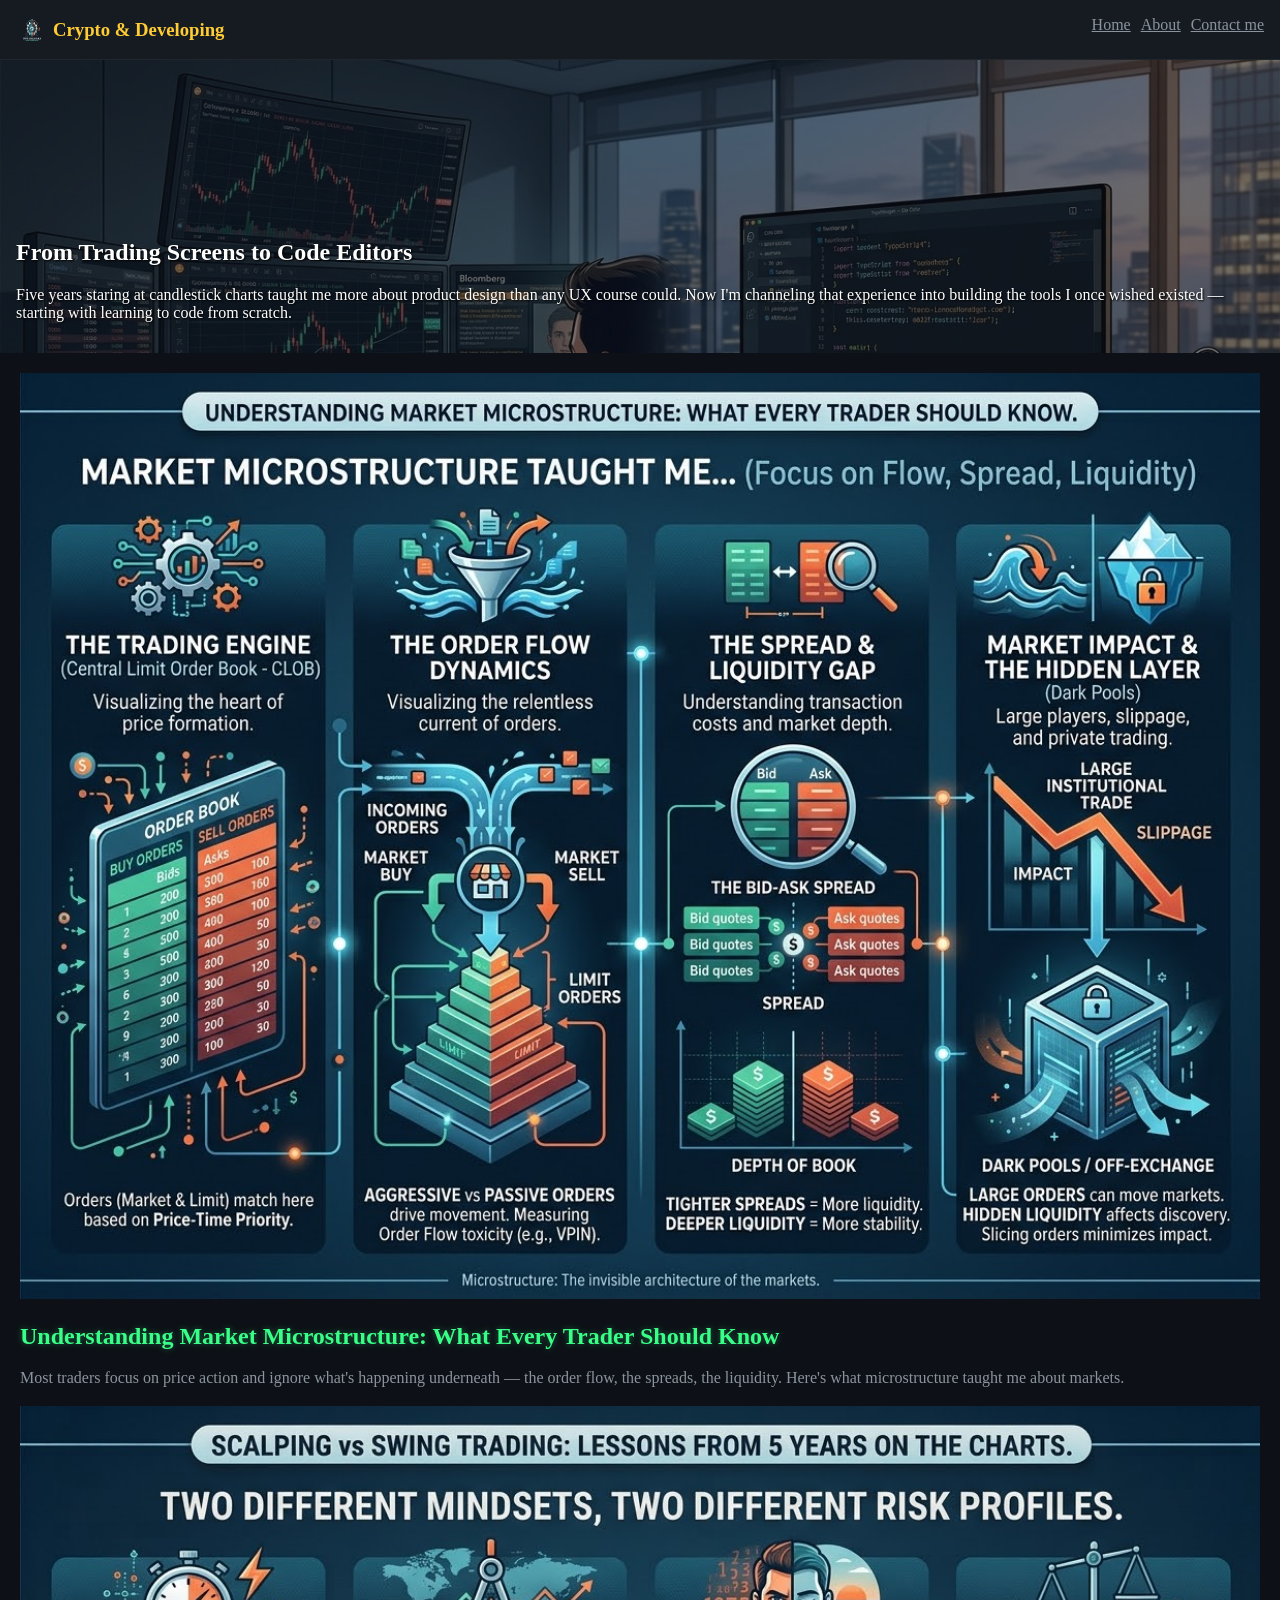
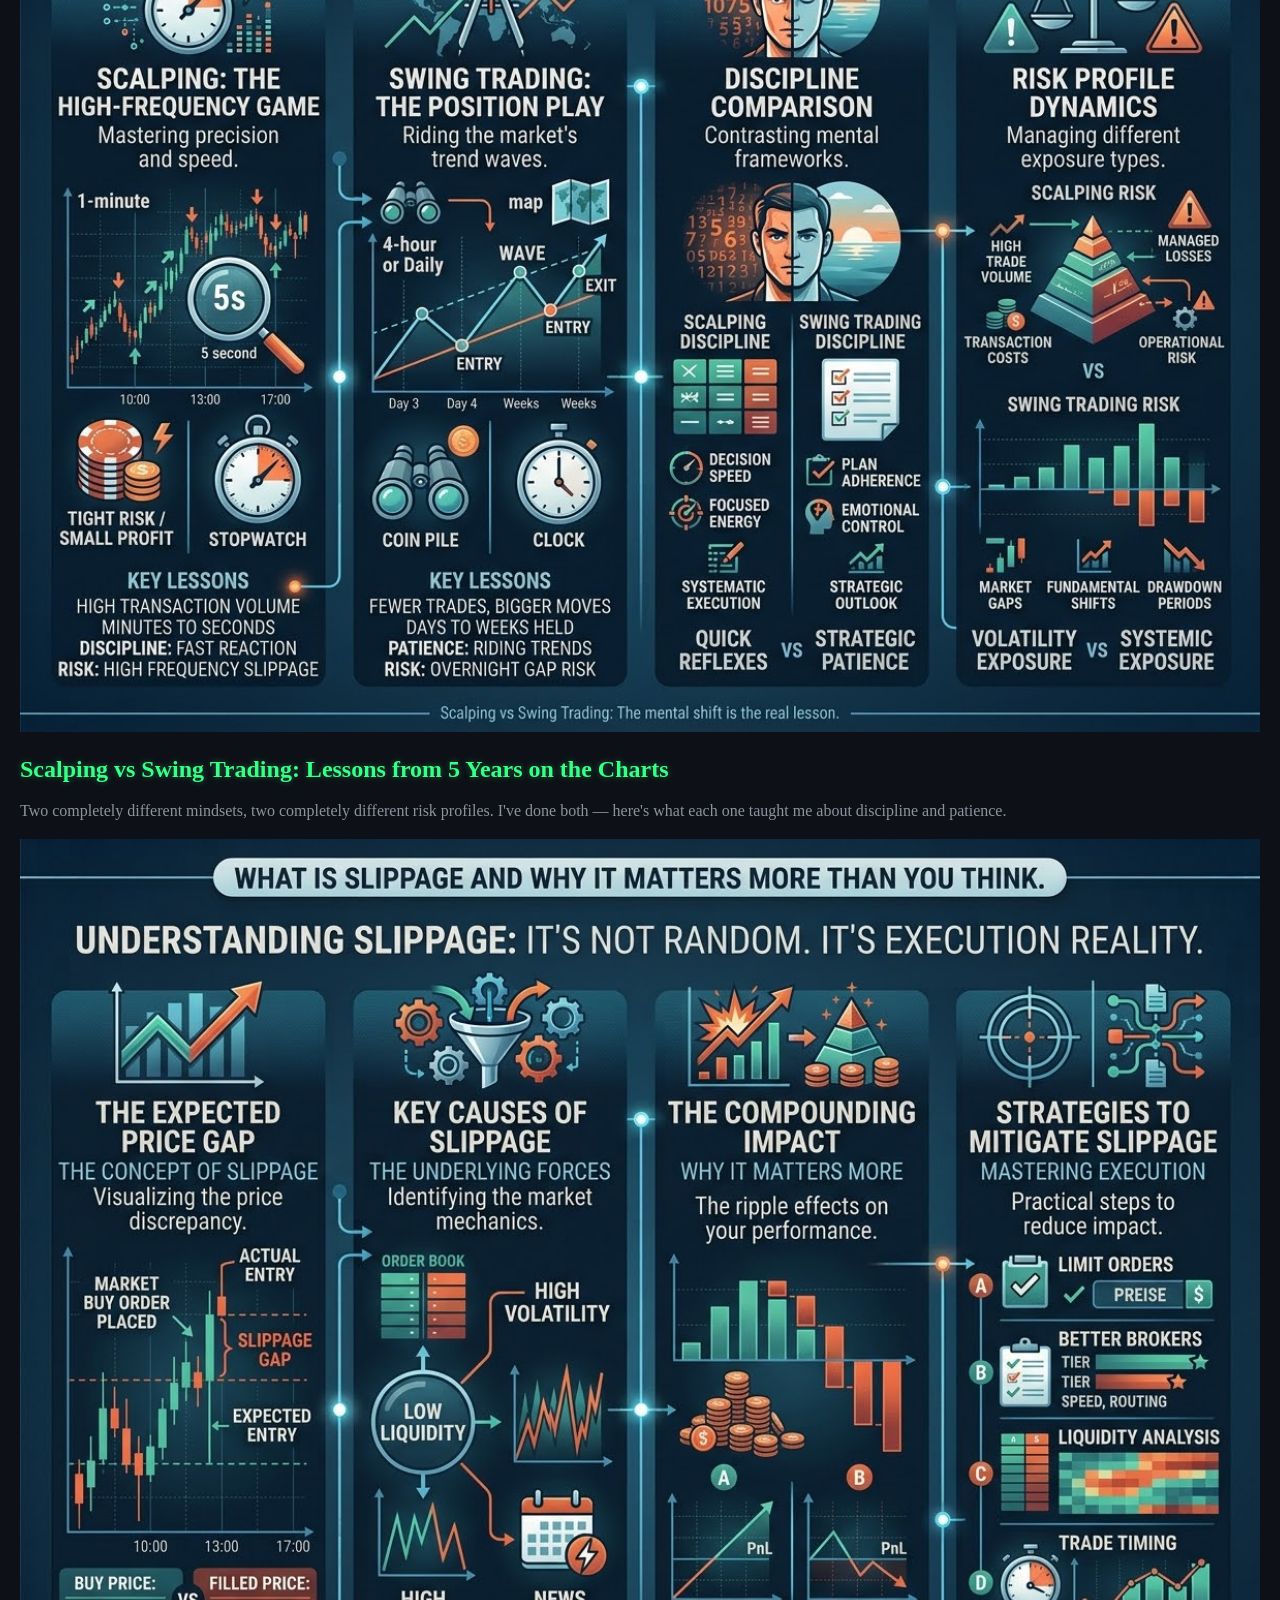
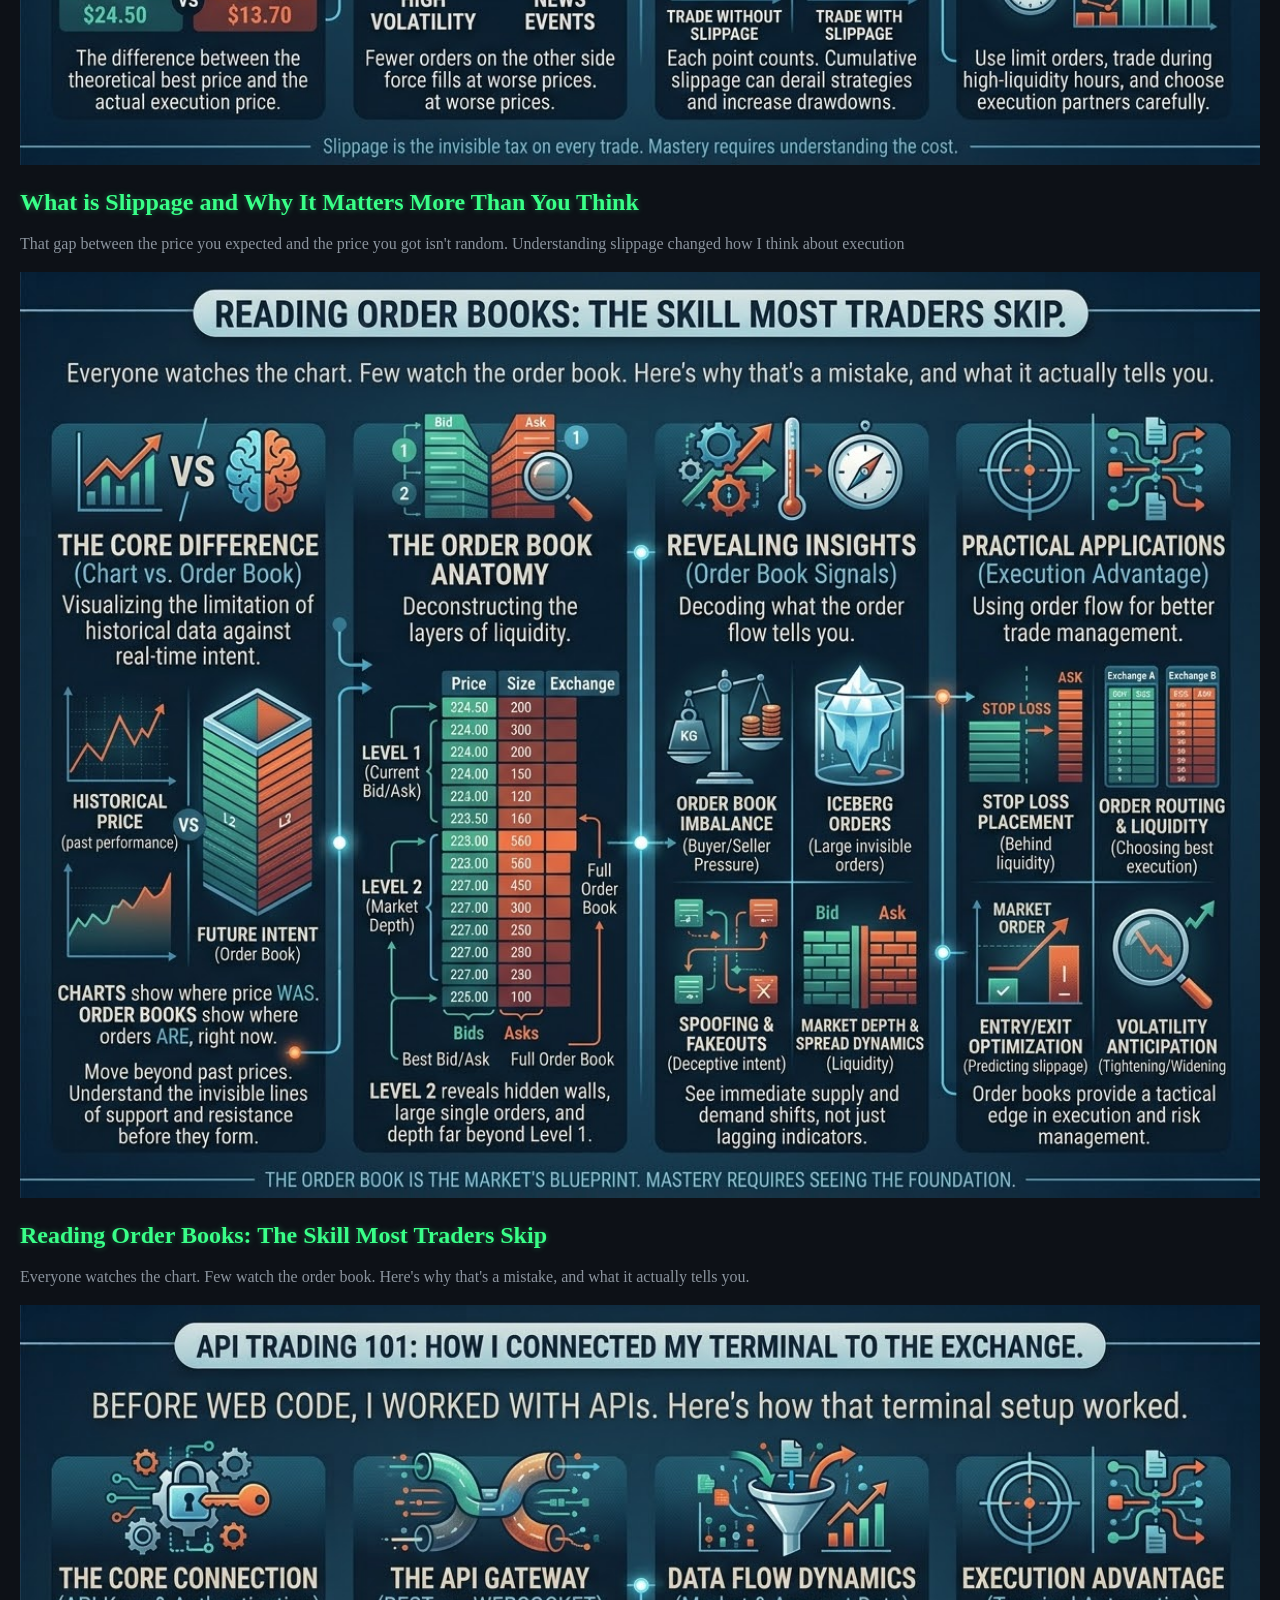
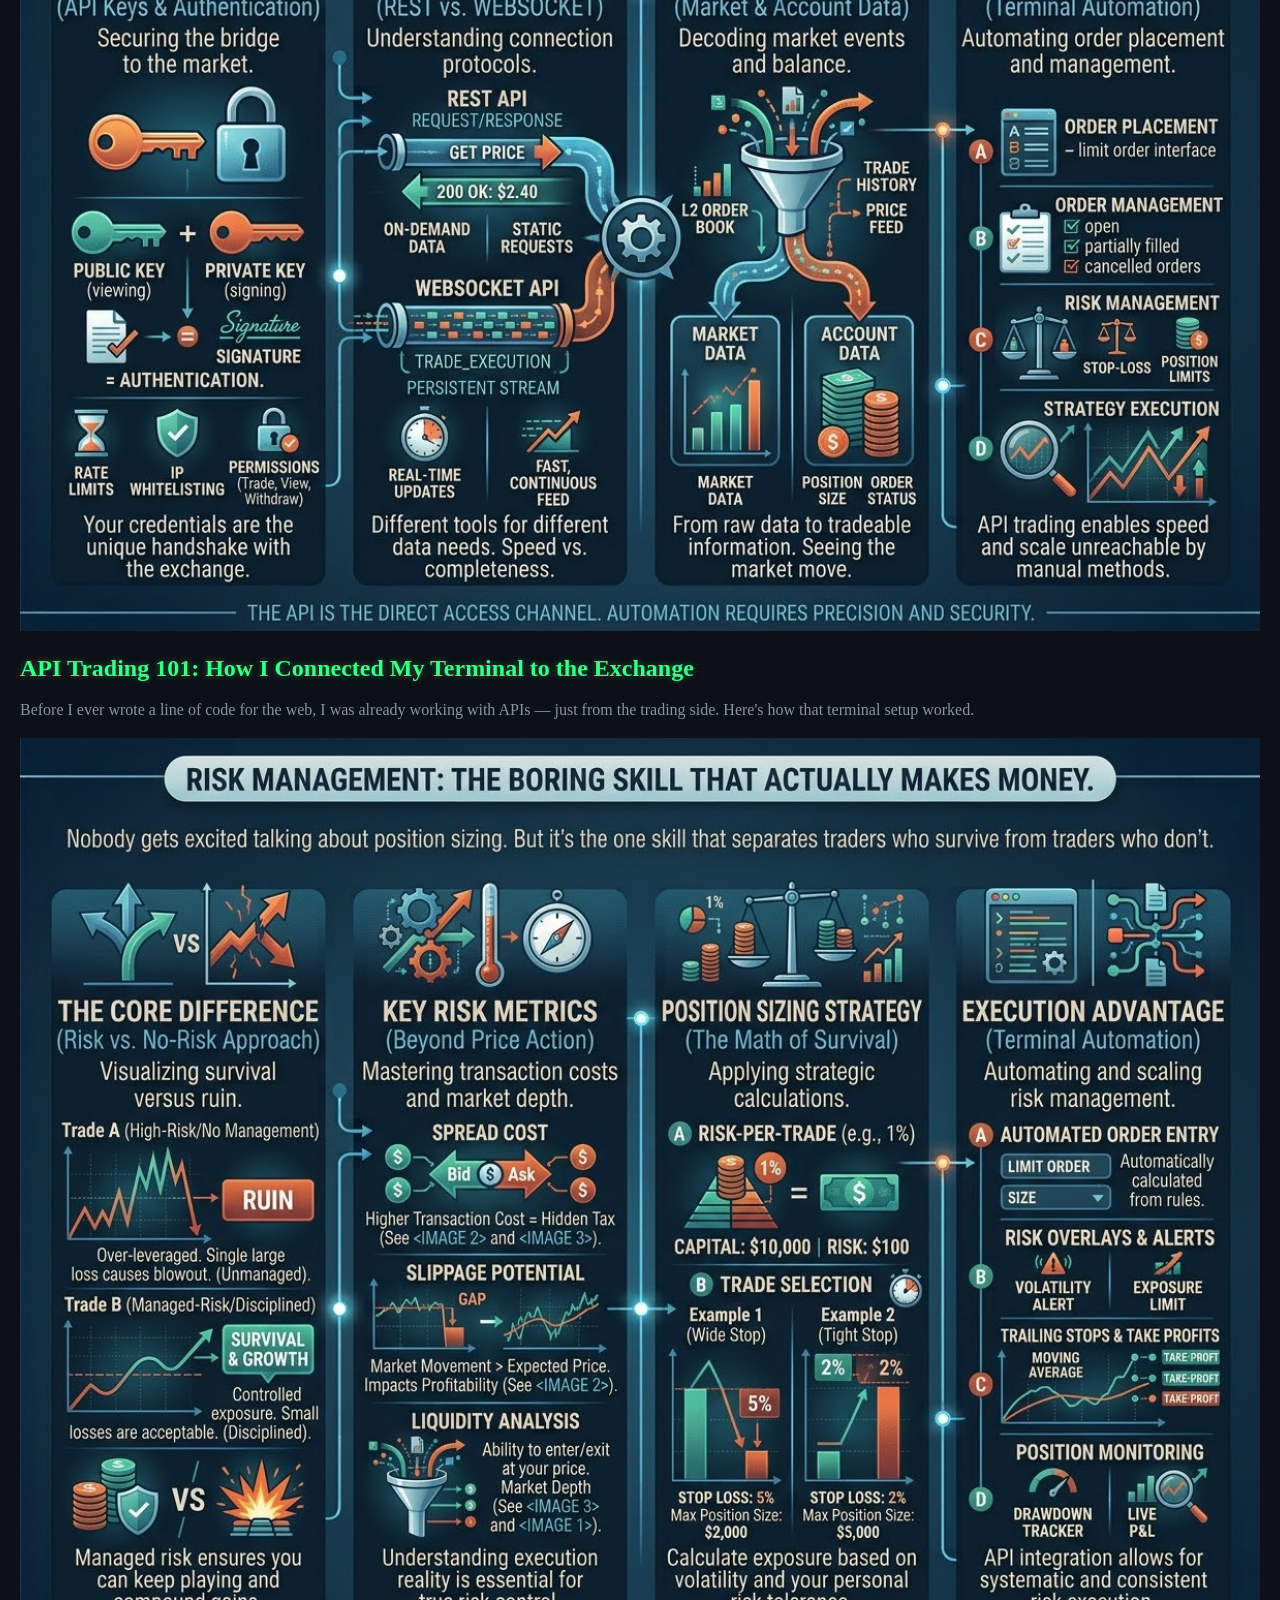
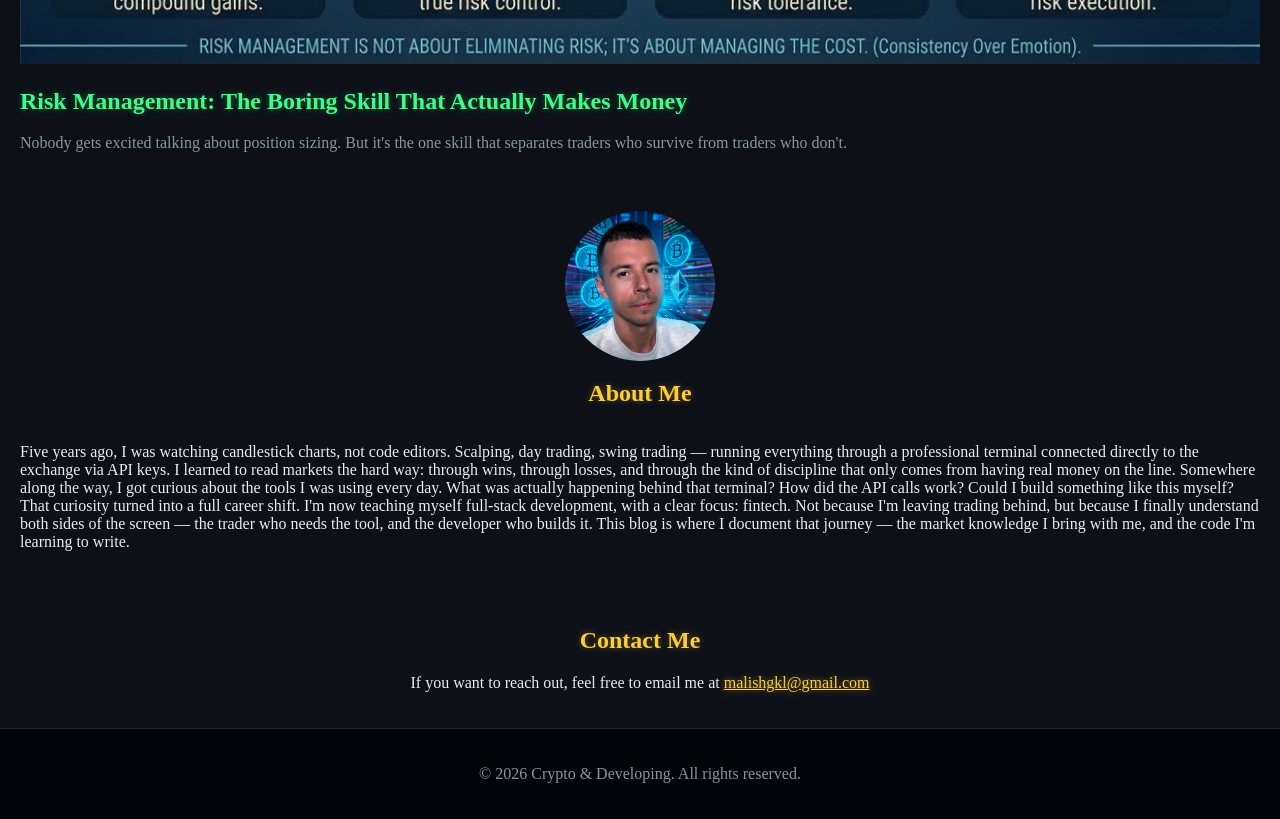
==== index.html @ 57cdef99 "change colors" ====
<!DOCTYPE html>
<html lang="en">
<head>
    <meta charset="UTF-8">
    <meta name="viewport" content="width=device-width, initial-scale=1.0">
    <title>Crypto & Developing</title>
    <link rel="stylesheet" href="style.css">
</head>
<body>
    <nav class="navbar">
        <div class="nav-logo">
            <img class="logo-img" src="images/logo.png" alt="Logo">
            <h3 class="logo-text">Crypto & Developing</h3>
        </div>
        <div class="nav-section">
            <ul>
                <li><a href="#home">Home</a></li>
                <li><a href="#about">About</a></li>
                <li><a href="#contact">Contact me</a></li>
            </ul>
        </div>
    </nav>
    <header class="header-container">
        <article class="header-article">
            <div class="header-content">
                <h1>From Trading Screens to Code Editors</h1>
                <p>Five years staring at candlestick charts taught me more about product design than any UX course could. 
                    Now I'm channeling that experience into building the tools I once wished existed —
                    starting with learning to code from scratch. </p>
            </div>
        </article>
    </header>
    <main class="articles-grid">
        <section>
            <article  class="blog-article">
                <img src="images/microstructure.png" alt="Article Image about crypto and developing">
                <h3>Understanding Market Microstructure: What Every Trader Should Know</h3>
                <p>Most traders focus on price action and ignore what's happening underneath — the order flow,
                     the spreads, the liquidity. Here's what microstructure taught me about markets.</p>
            </article>
            <article class="blog-article">
                <img src="images/scalping-vs-swing.png" alt="scalping vs swing trading">
                <h3>Scalping vs Swing Trading: Lessons from 5 Years on the Charts</h3>
                <p>Two completely different mindsets, two completely different risk profiles. 
                    I've done both — here's what each one taught me about discipline and patience.</p>
            </article>
            <article class="blog-article">
                <img src="images/slippage.png" alt="Slippage Image about crypto explaining slippage">
                <h3>What is Slippage and Why It Matters More Than You Think</h3>
                <p>That gap between the price you expected and the price you got isn't random. 
                    Understanding slippage changed how I think about execution</p>
            </article>
            <article class="blog-article">
                <img src="images/order-book.png" alt="Order Book Image,about crypto explaining order books">
                <h3>Reading Order Books: The Skill Most Traders Skip</h3>
                <p>Everyone watches the chart. Few watch the order book. 
                    Here's why that's a mistake, and what it actually tells you.</p>
            </article>
            <article class="blog-article">
                <img src="images/api.png" alt="API Image about crypto explaining API">
                <h3>API Trading 101: How I Connected My Terminal to the Exchange</h3>
                <p>Before I ever wrote a line of code for the web, I was already working with APIs — just from the trading side. 
                    Here's how that terminal setup worked.</p>
            </article>
            <article class="blog-article">
                <img src="images/risk-management.png" alt="Risk Management Image about crypto explaining risk management">
                <h3>Risk Management: The Boring Skill That Actually Makes Money</h3>
                <p>Nobody gets excited talking about position sizing. 
                    But it's the one skill that separates traders who survive from traders who don't.</p>
            </article>
        </section>      
    </main>
    <article class="about-me" id="about">
        <img src="images/myphoto.jpeg" alt="My Photo">
        <h2>About Me</h2>
        <p>
            Five years ago, I was watching candlestick charts, not code editors. Scalping, day trading, swing trading — running everything through a professional terminal connected directly to the exchange via API keys.
            I learned to read markets the hard way: through wins, through losses, and through the kind of discipline that only comes from having real money on the line.
            Somewhere along the way, I got curious about the tools I was using every day. What was actually happening behind that terminal? How did the API calls work? Could I build something like this myself?
            That curiosity turned into a full career shift. I'm now teaching myself full-stack development, with a clear focus: fintech. Not because I'm leaving trading behind, but because I finally understand both sides of the screen — the trader who needs the tool, and the developer who builds it.
            This blog is where I document that journey — the market knowledge I bring with me, and the code I'm learning to write.
        </p>
    </article>
    <section class="contact-me" id="contact">
        <h2>Contact Me</h2>
        <p>If you want to reach out, feel free to email me at <a href="mailto:malishgkl@gmail.com">malishgkl@gmail.com</a></p>
    </section>
</body>
<footer>
    <p>&copy; 2026 Crypto & Developing. All rights reserved.</p>
</footer>
</body>
</html>
---- style.css ----
:root {
    --bg-primary: #0d1117;
    --bg-surface: #161b22;
    --bg-footer: #010409;
    --border-subtle: #21262d;
    --text-primary: #e6edf3;
    --text-secondary: #8b949e;
    --accent-green: #39ff88;
    --accent-gold: #ffcc33;
    --accent-red: #ff4d4d;
}

body {
    margin: 0;
    background-color: var(--bg-primary);
    color: var(--text-primary);
}

a {
    color: var(--accent-gold);
    text-shadow: 0 0 6px rgba(255, 204, 51, 0.5);
}

a:hover {
    color: var(--accent-green);
    text-shadow: 0 0 8px rgba(57, 255, 136, 0.7);
}

main h3 {
    font-size: 1.5rem;
    margin-bottom: 0;
    color: var(--accent-green);
    text-shadow: 0 0 6px rgba(57, 255, 136, 0.35);
}

main p {
    font-size: 1rem;
    line-height: 1.5;
    color: var(--text-secondary);
}

.navbar {
    display: flex;
    justify-content: space-between;
    padding-left: 1em;
    padding-right: 1em;
    background-color: var(--bg-surface);
    border-bottom: 1px solid var(--border-subtle);
}

.logo-text {
    color: var(--accent-gold);
}

.nav-section li a {
    color: var(--text-secondary);
    text-shadow: none;
}

.nav-section li a:hover {
    color: var(--accent-green);
    text-shadow: 0 0 8px rgba(57, 255, 136, 0.7);
}

.nav-logo {
    display: flex;
    align-items: center;
    gap: 5px;
}

.nav-section  ul {
    display: flex;
    justify-content: space-between;
    gap: 10px;
}
.nav-section li {
    list-style: none;
    text-decoration: none;
}

.logo-img {
    width: 2rem;
    height: 2rem;
    border-radius: 50%;
}

.header-container {
    display: flex;
    flex-direction: column;
}

.header-article {
    background-image: url('images/header1.png');
    background-size: cover;
    color: white;
    min-height: 18.312rem;
    position: relative;
}

.header-content {
    position: absolute;
    bottom: 0;
    left: 0;
    padding: 1rem;
    text-shadow: 1px 1px 2px black;
}

.header-article::before {
    content: "";
    position: absolute;
    top: 0;
    left: 0;
    width: 100%;
    height: 100%;
    background-color: rgba(13, 17, 23, 0.55);
}

.header-content p {
    line-height: 1.1;
}

.articles-grid {
    display: grid;
    grid-template-columns: minmax(368px, 1fr);
    gap: 20px;
    padding: 20px;
}

.blog-article {
    display: flex;
    flex-direction: column;
}

.about-me {
    display: flex;
    flex-direction: column;
    align-items: center;
    text-align: center;
    padding: 20px;
}

.about-me img {
    width: 150px;
    height: 150px;
    border-radius: 50%;
}

.about-me {
    text-align: center;
}

.about-me p {
    text-align: left;
}

.about-me h2,
.contact-me h2 {
    color: var(--accent-gold);
    text-shadow: 0 0 6px rgba(255, 204, 51, 0.35);
}

.contact-me {
    text-align: center;
    padding: 20px;
}

footer {
    text-align: center;
    padding: 20px;
    background-color: var(--bg-footer);
    color: var(--text-secondary);
    border-top: 1px solid var(--border-subtle);
}
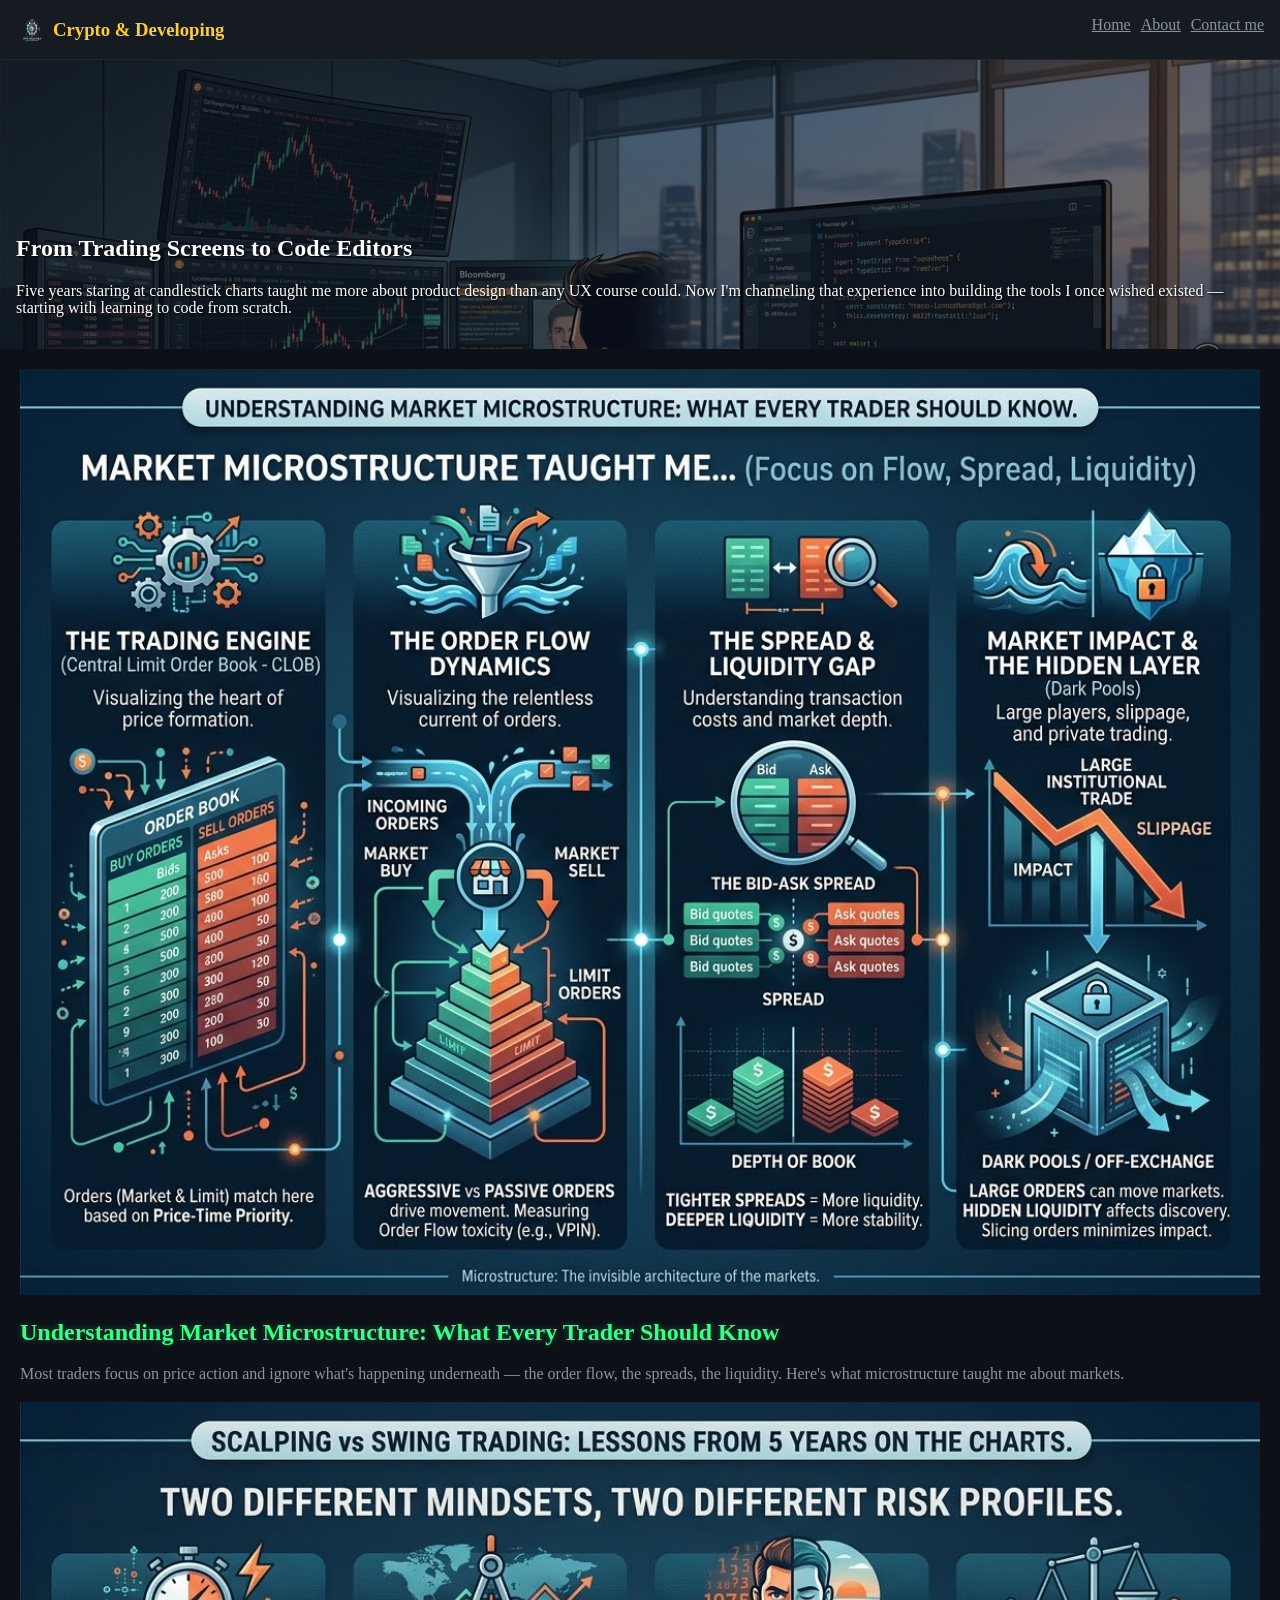
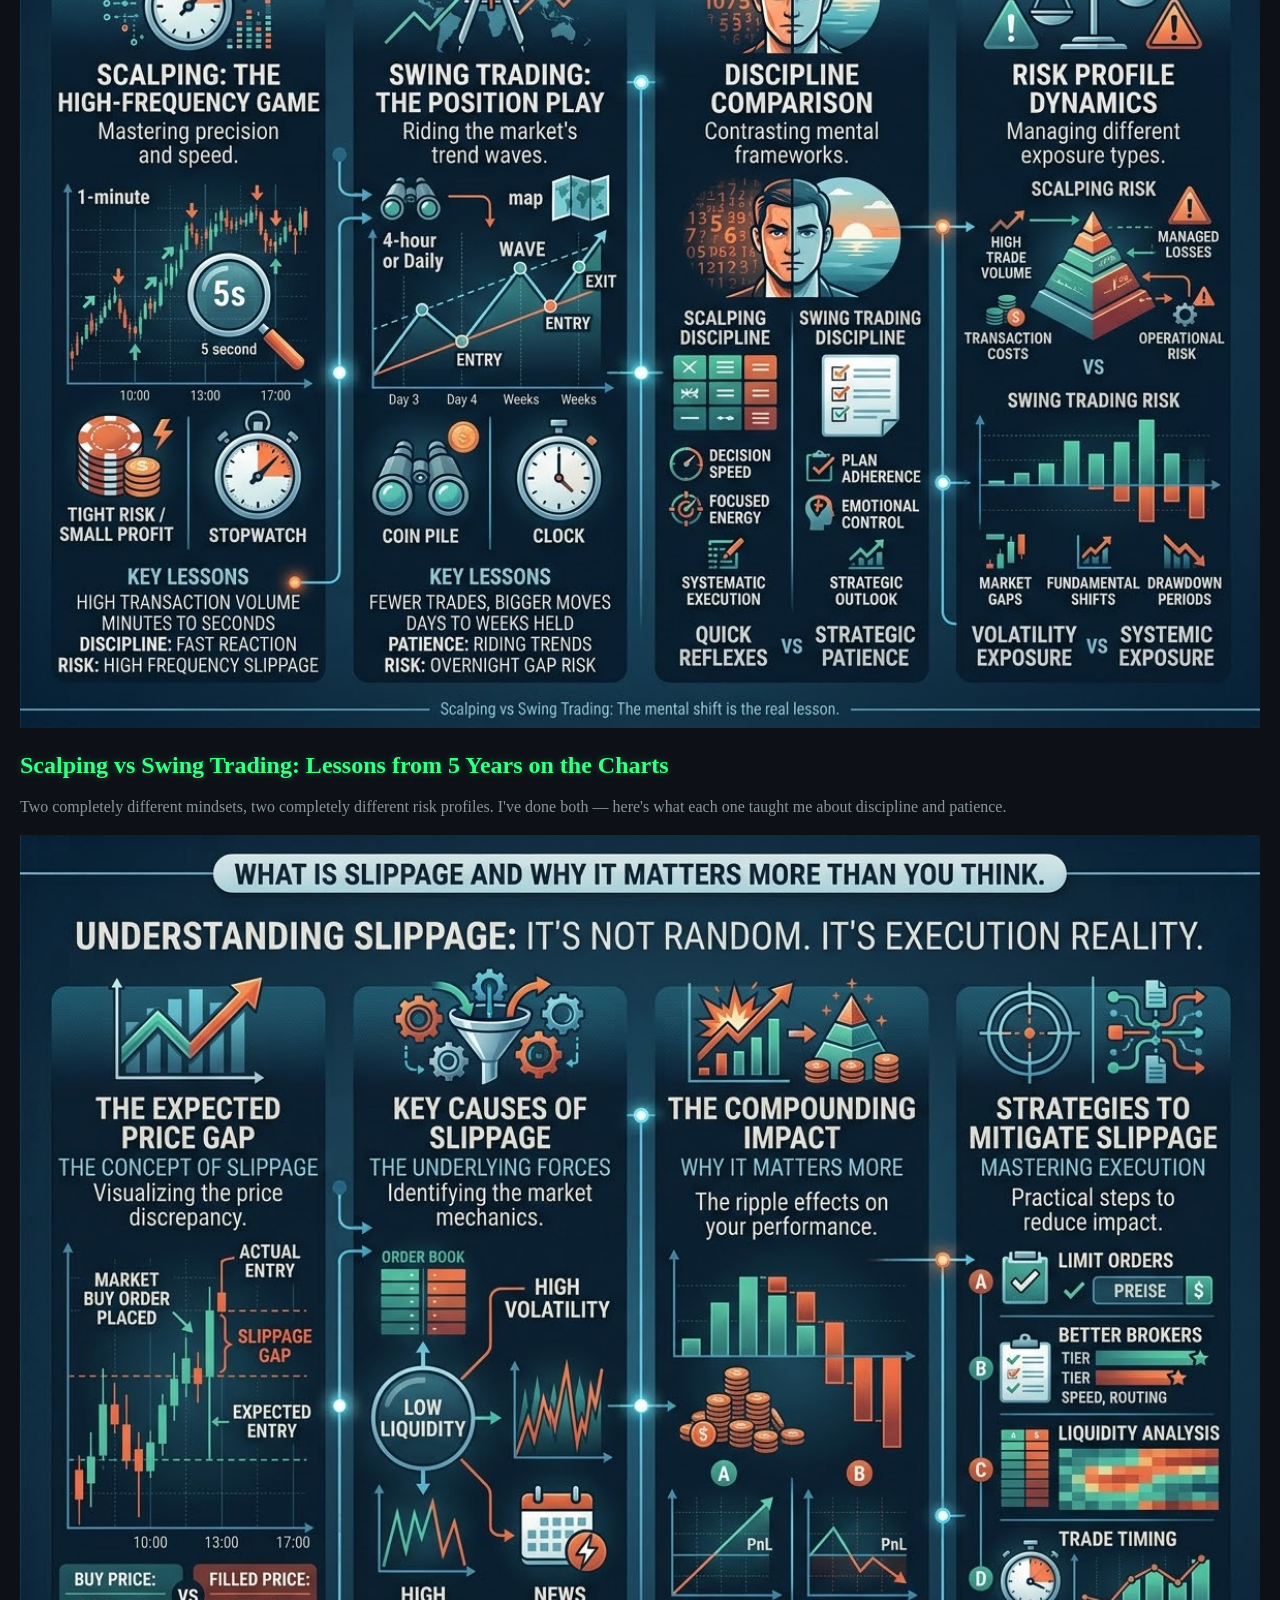
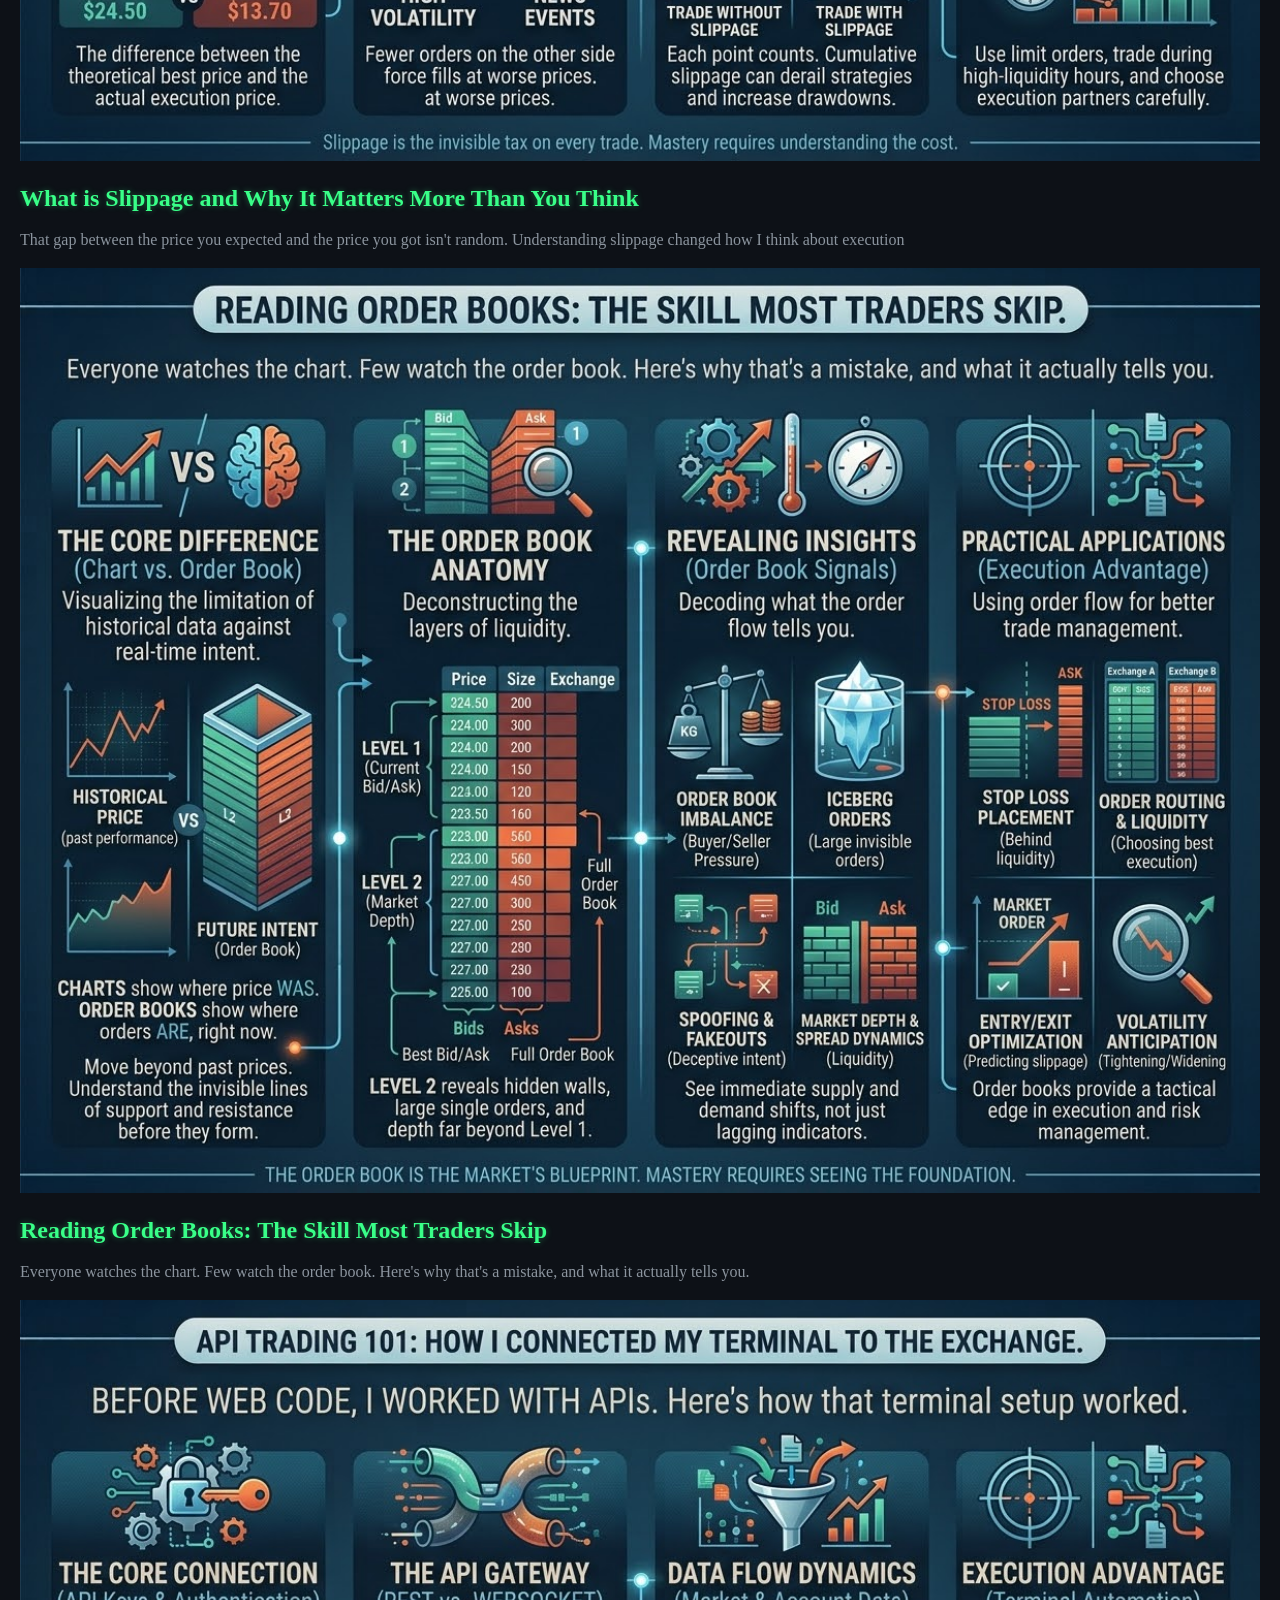
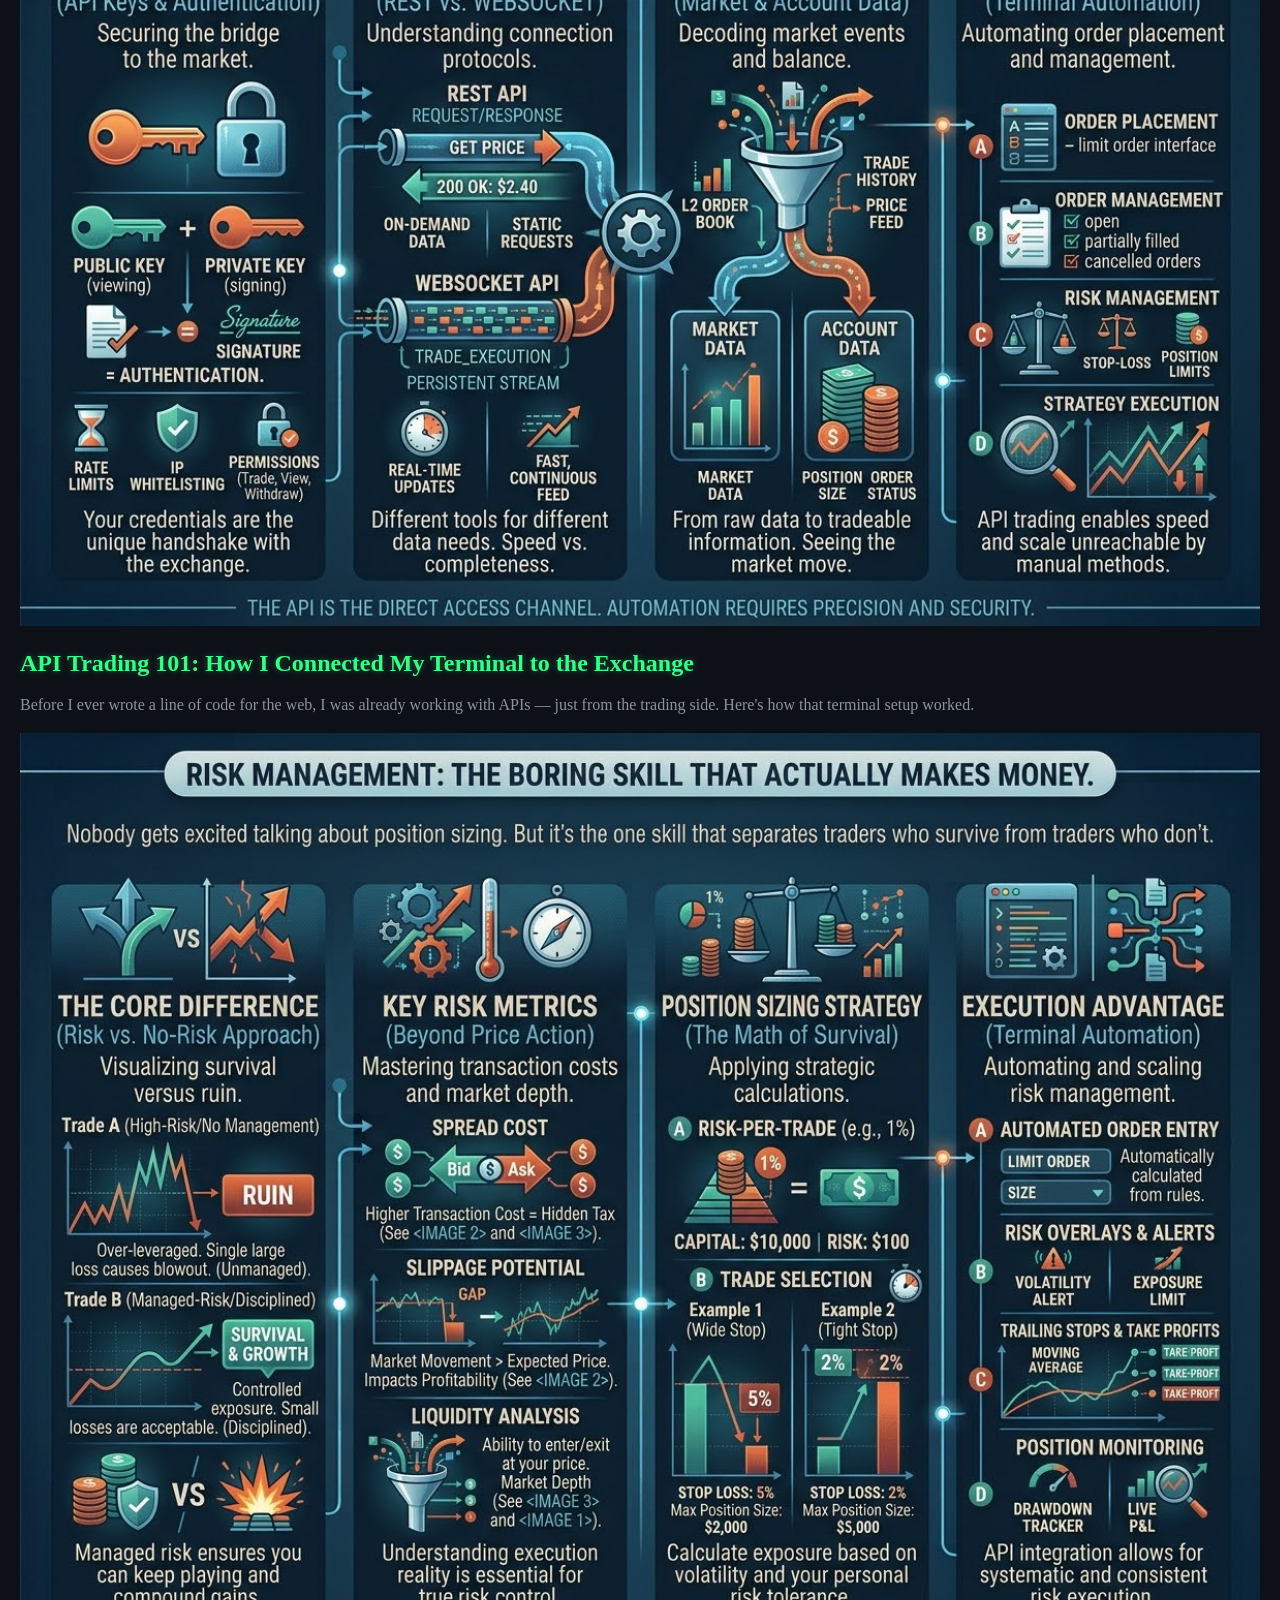
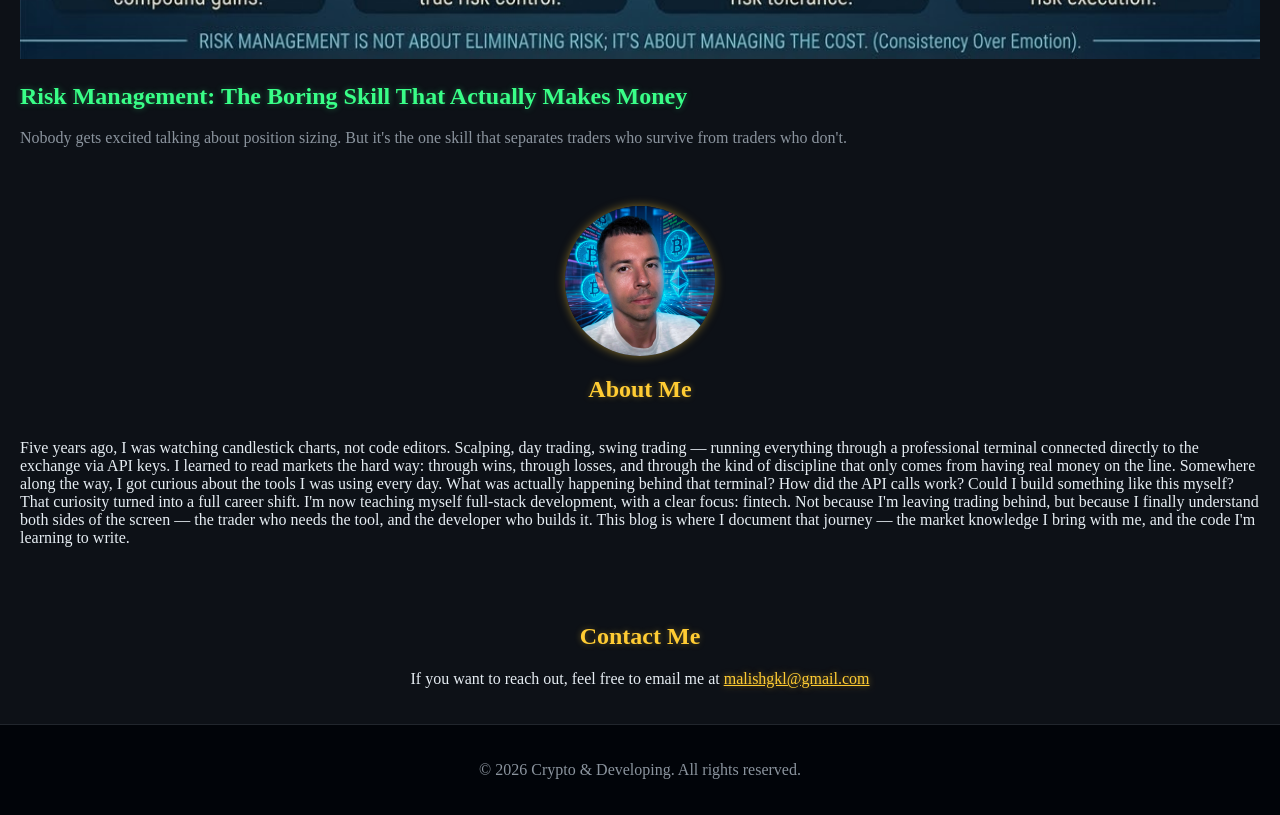
==== commit 94d24bca: "add id to elements made navbar in fixed position" ====
--- a/index.html
+++ b/index.html
@@ -20,7 +20,7 @@
             </ul>
         </div>
     </nav>
-    <header class="header-container">
+    <header class="header-container" id="home">
         <article class="header-article">
             <div class="header-content">
                 <h1>From Trading Screens to Code Editors</h1>
--- a/style.css
+++ b/style.css
@@ -40,6 +40,11 @@
 }
 
 .navbar {
+    position: fixed;
+    z-index: 1;
+    top: 0;
+    left: 0;
+    right: 0;
     display: flex;
     justify-content: space-between;
     padding-left: 1em;
@@ -87,6 +92,7 @@
 .header-container {
     display: flex;
     flex-direction: column;
+    margin-top: 3.5rem;
 }
 
 .header-article {
@@ -143,6 +149,7 @@
     width: 150px;
     height: 150px;
     border-radius: 50%;
+    box-shadow: 0 0 10px rgba(255, 204, 51, 0.5);
 }
 
 .about-me {
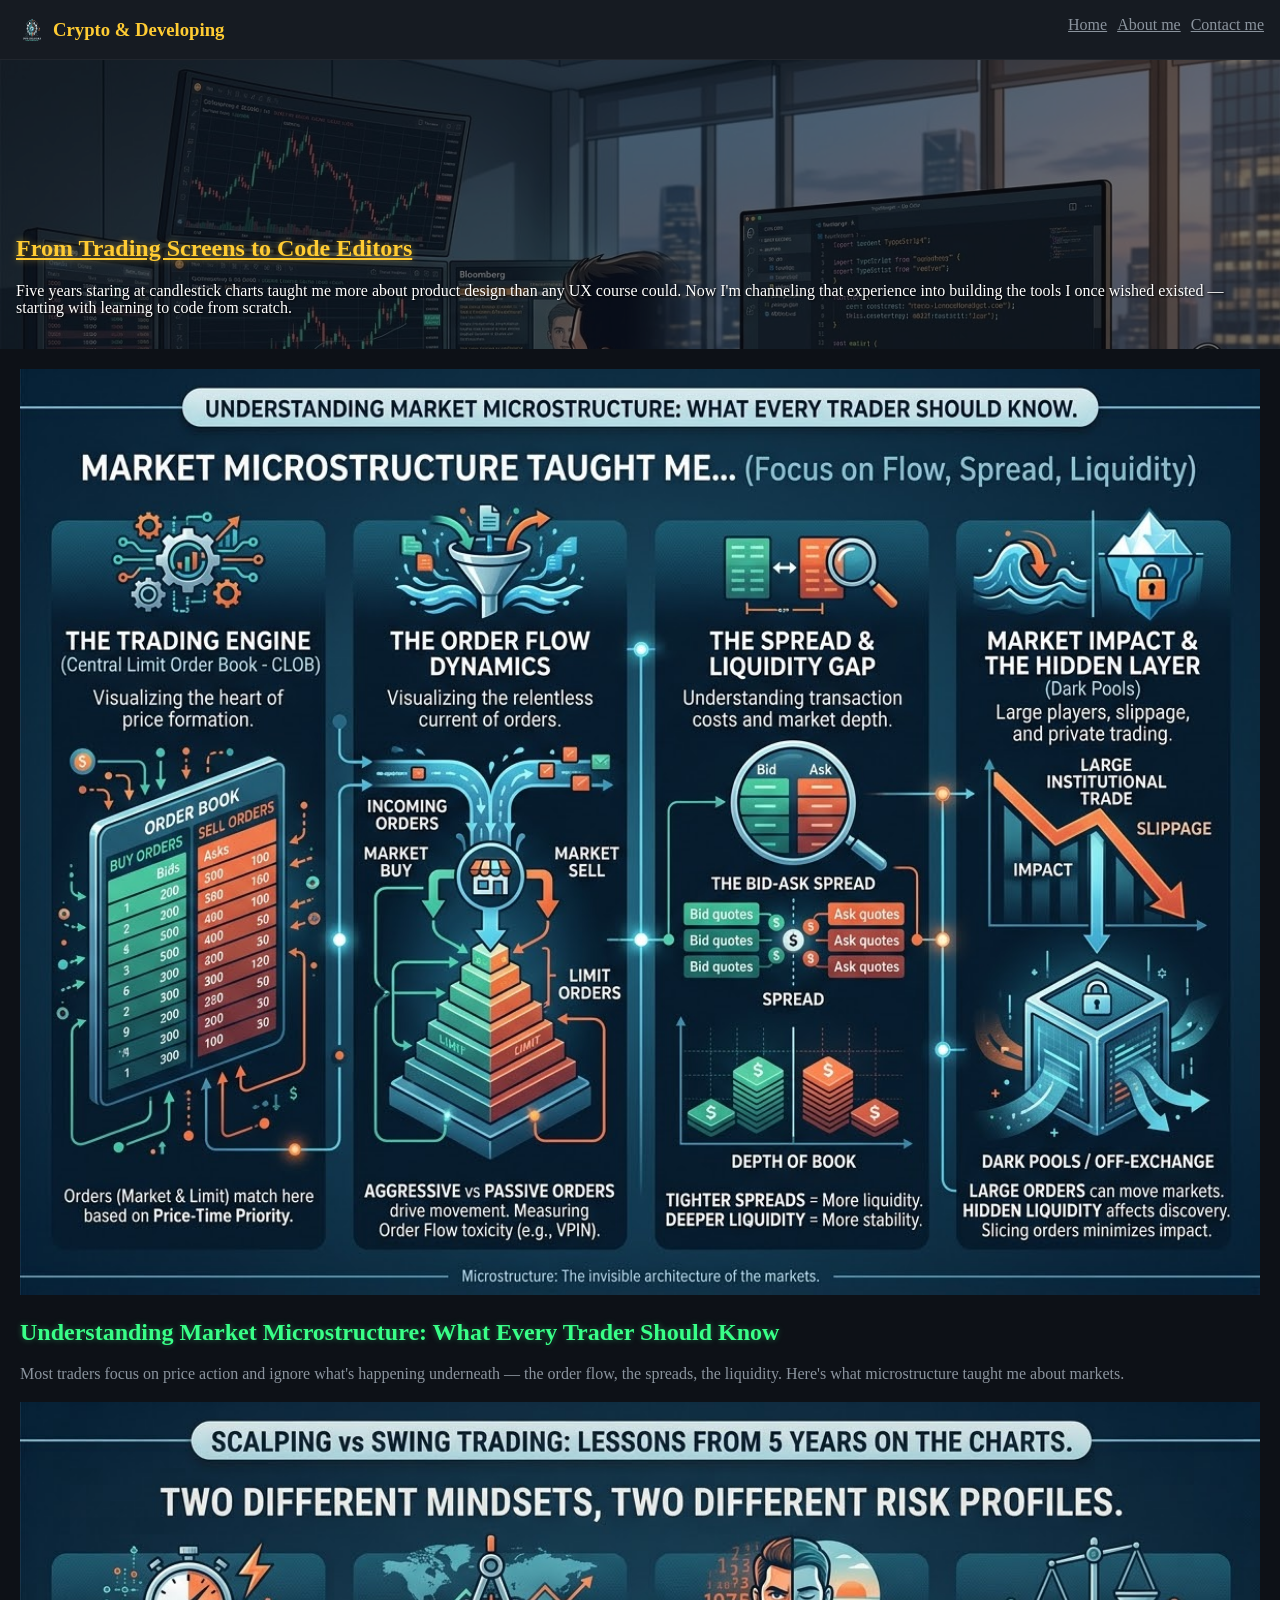
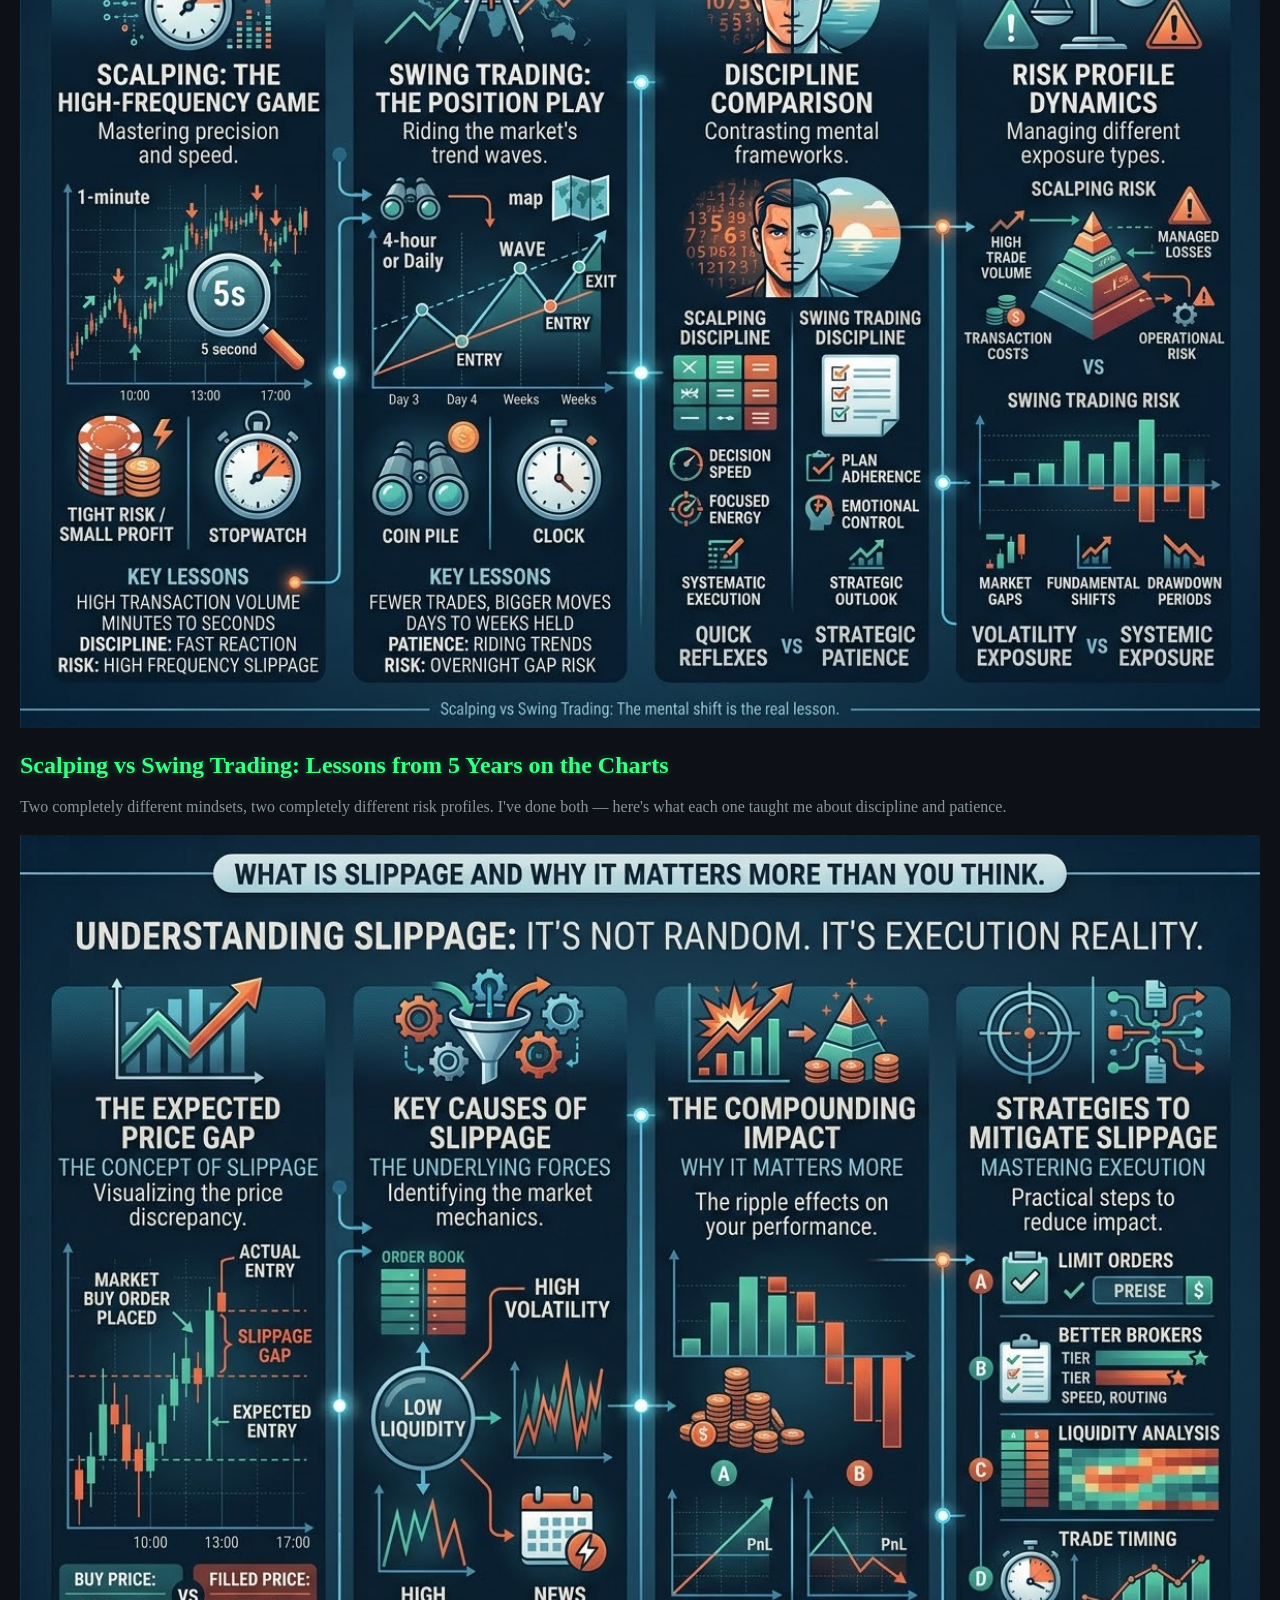
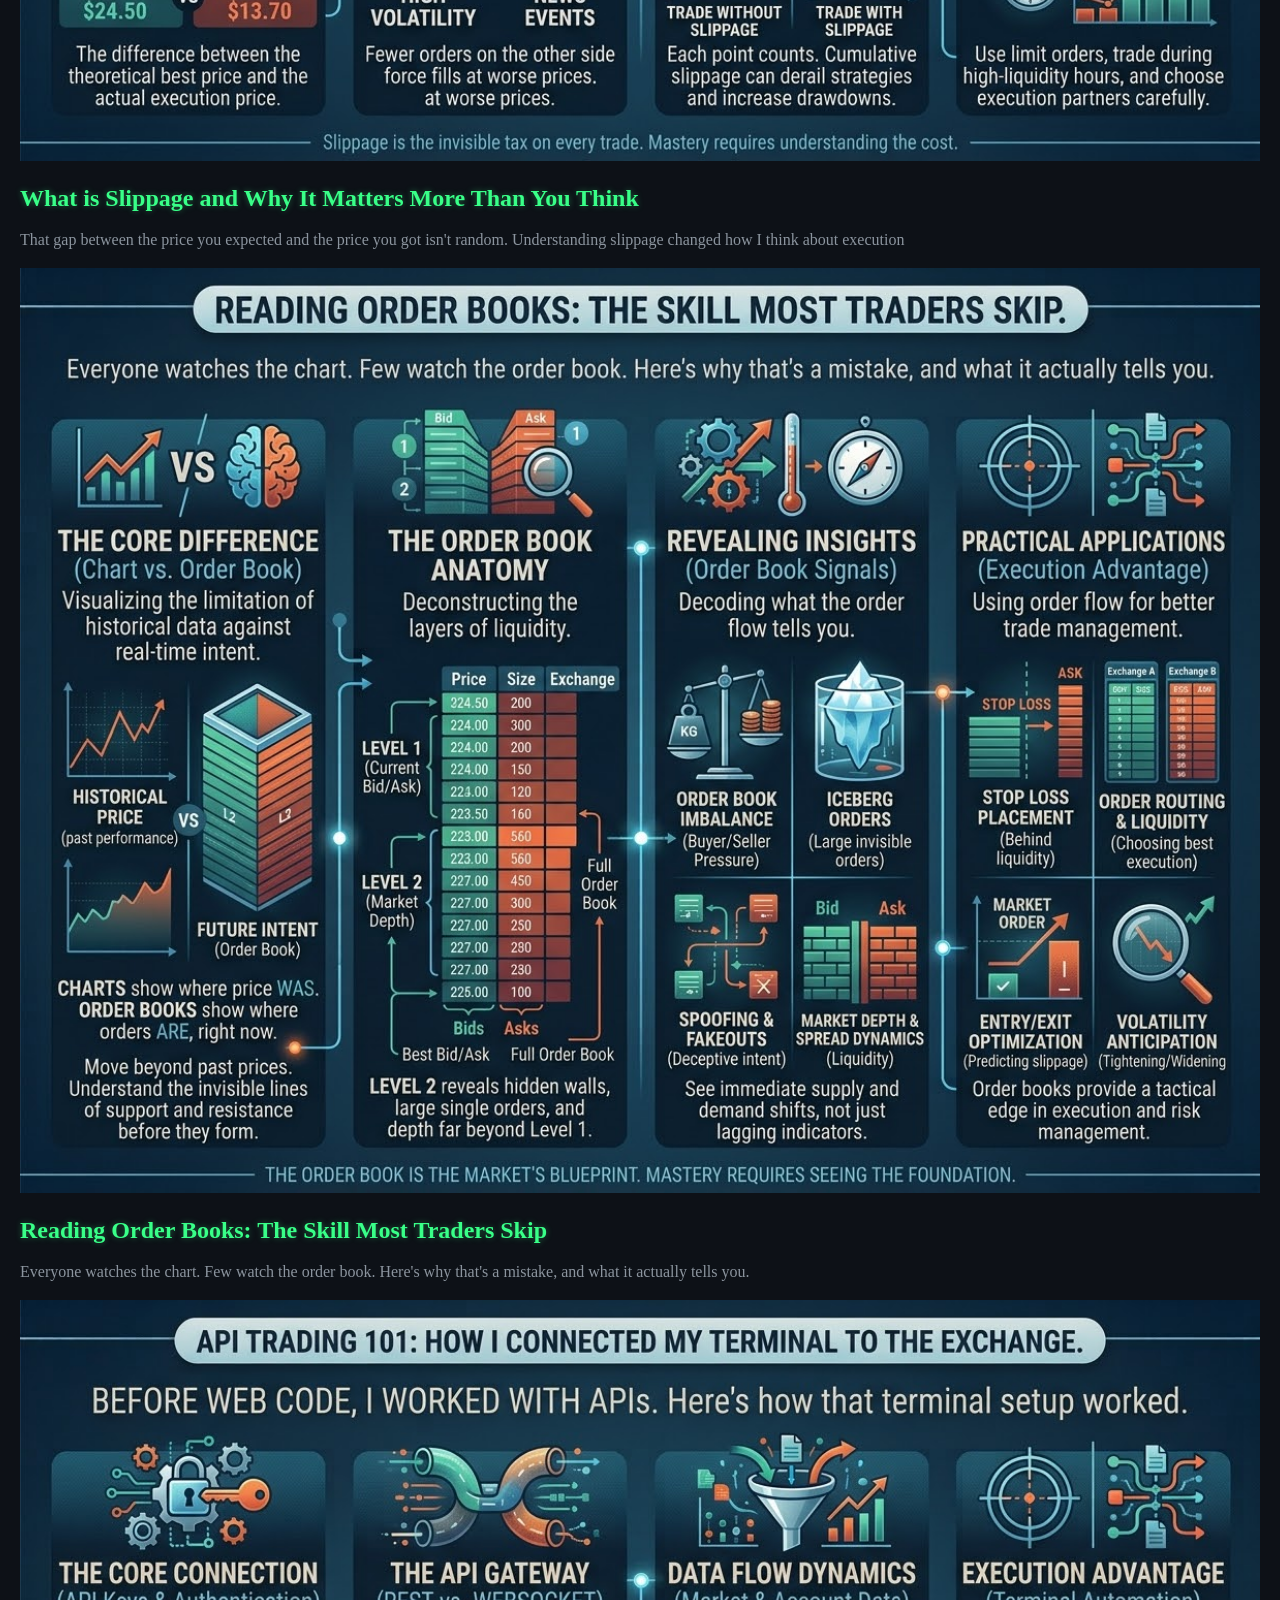
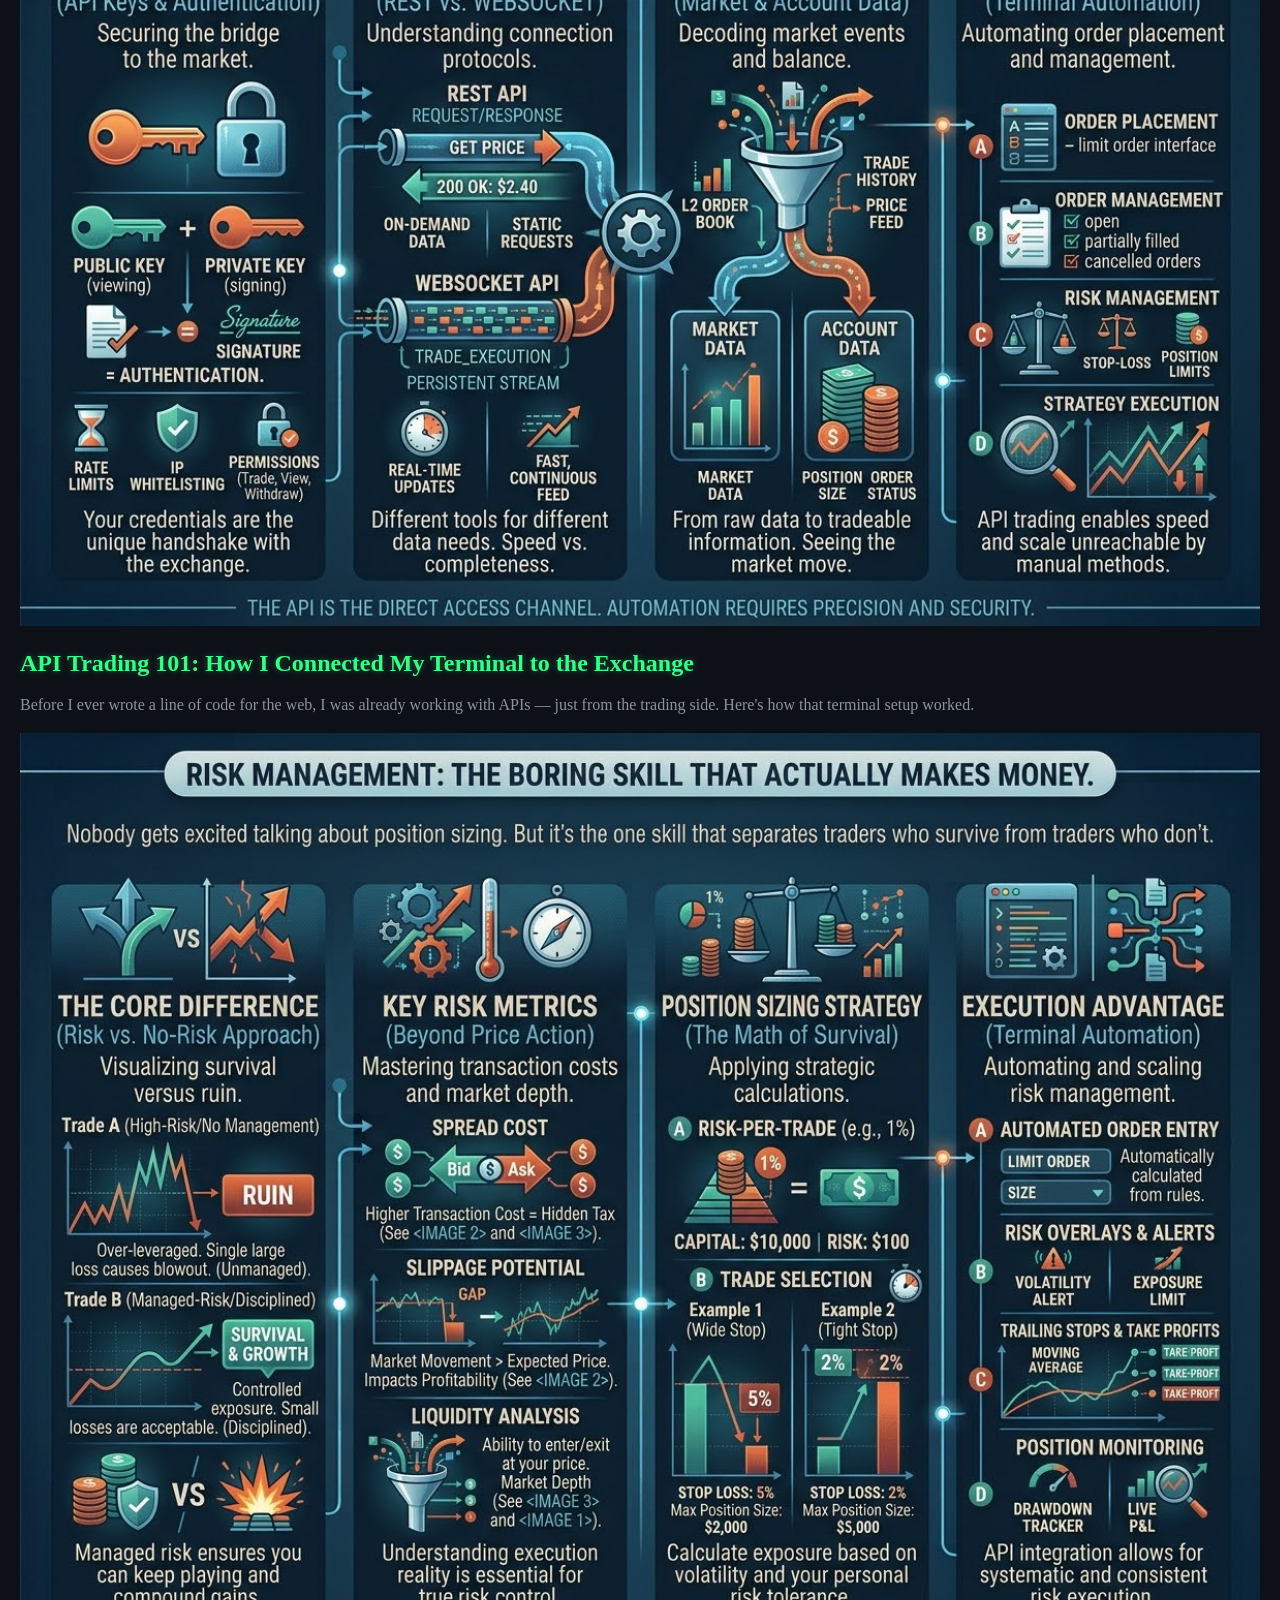
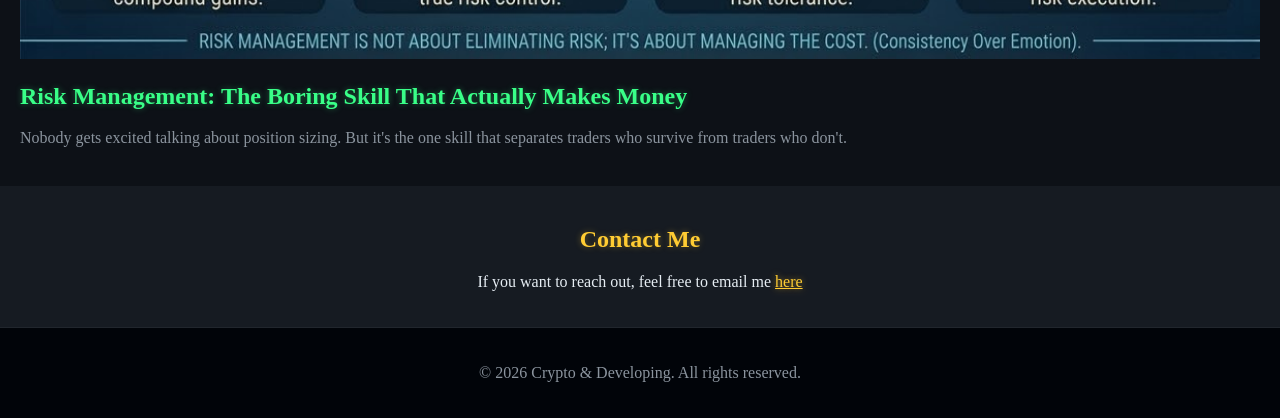
==== commit 57c6c3b5: "fixed about-me.html" ====
--- a/index.html
+++ b/index.html
@@ -14,8 +14,8 @@
         </div>
         <div class="nav-section">
             <ul>
-                <li><a href="#home">Home</a></li>
-                <li><a href="#about">About</a></li>
+                <li><a href="index.html">Home</a></li>
+                <li><a href="about-me.html">About me</a></li>
                 <li><a href="#contact">Contact me</a></li>
             </ul>
         </div>
@@ -23,7 +23,7 @@
     <header class="header-container" id="home">
         <article class="header-article">
             <div class="header-content">
-                <h1>From Trading Screens to Code Editors</h1>
+                <h1><a href="featured-post.html">From Trading Screens to Code Editors</a></h1>
                 <p>Five years staring at candlestick charts taught me more about product design than any UX course could. 
                     Now I'm channeling that experience into building the tools I once wished existed —
                     starting with learning to code from scratch. </p>
@@ -70,20 +70,10 @@
             </article>
         </section>      
     </main>
-    <article class="about-me" id="about">
-        <img src="images/myphoto.jpeg" alt="My Photo">
-        <h2>About Me</h2>
-        <p>
-            Five years ago, I was watching candlestick charts, not code editors. Scalping, day trading, swing trading — running everything through a professional terminal connected directly to the exchange via API keys.
-            I learned to read markets the hard way: through wins, through losses, and through the kind of discipline that only comes from having real money on the line.
-            Somewhere along the way, I got curious about the tools I was using every day. What was actually happening behind that terminal? How did the API calls work? Could I build something like this myself?
-            That curiosity turned into a full career shift. I'm now teaching myself full-stack development, with a clear focus: fintech. Not because I'm leaving trading behind, but because I finally understand both sides of the screen — the trader who needs the tool, and the developer who builds it.
-            This blog is where I document that journey — the market knowledge I bring with me, and the code I'm learning to write.
-        </p>
-    </article>
+    
     <section class="contact-me" id="contact">
         <h2>Contact Me</h2>
-        <p>If you want to reach out, feel free to email me at <a href="mailto:malishgkl@gmail.com">malishgkl@gmail.com</a></p>
+        <p>If you want to reach out, feel free to email me <a href="mailto:malishgkl@gmail.com">here</a></p>
     </section>
 </body>
 <footer>
--- a/style.css
+++ b/style.css
@@ -37,6 +37,14 @@
     font-size: 1rem;
     line-height: 1.5;
     color: var(--text-secondary);
+}
+
+
+.featured-post-img {
+    width: 100%;
+    height: auto;
+    border-radius: 5px;
+    box-shadow: 0 0 10px rgba(57, 255, 136, 0.5);
 }
 
 .navbar {
@@ -143,6 +151,7 @@
     align-items: center;
     text-align: center;
     padding: 20px;
+    margin-top: 3.5rem;
 }
 
 .about-me img {
@@ -152,12 +161,10 @@
     box-shadow: 0 0 10px rgba(255, 204, 51, 0.5);
 }
 
-.about-me {
-    text-align: center;
-}
-
 .about-me p {
     text-align: left;
+    line-height: 1.5;
+    max-width: 600px;
 }
 
 .about-me h2,
@@ -167,8 +174,16 @@
 }
 
 .contact-me {
+    background-color: var(--bg-surface);
     text-align: center;
     padding: 20px;
+}
+
+.resent-articles {
+    text-align: center;
+    font-size: 1.25rem;
+    margin-bottom: 1rem;
+    margin-top: 0;
 }
 
 footer {
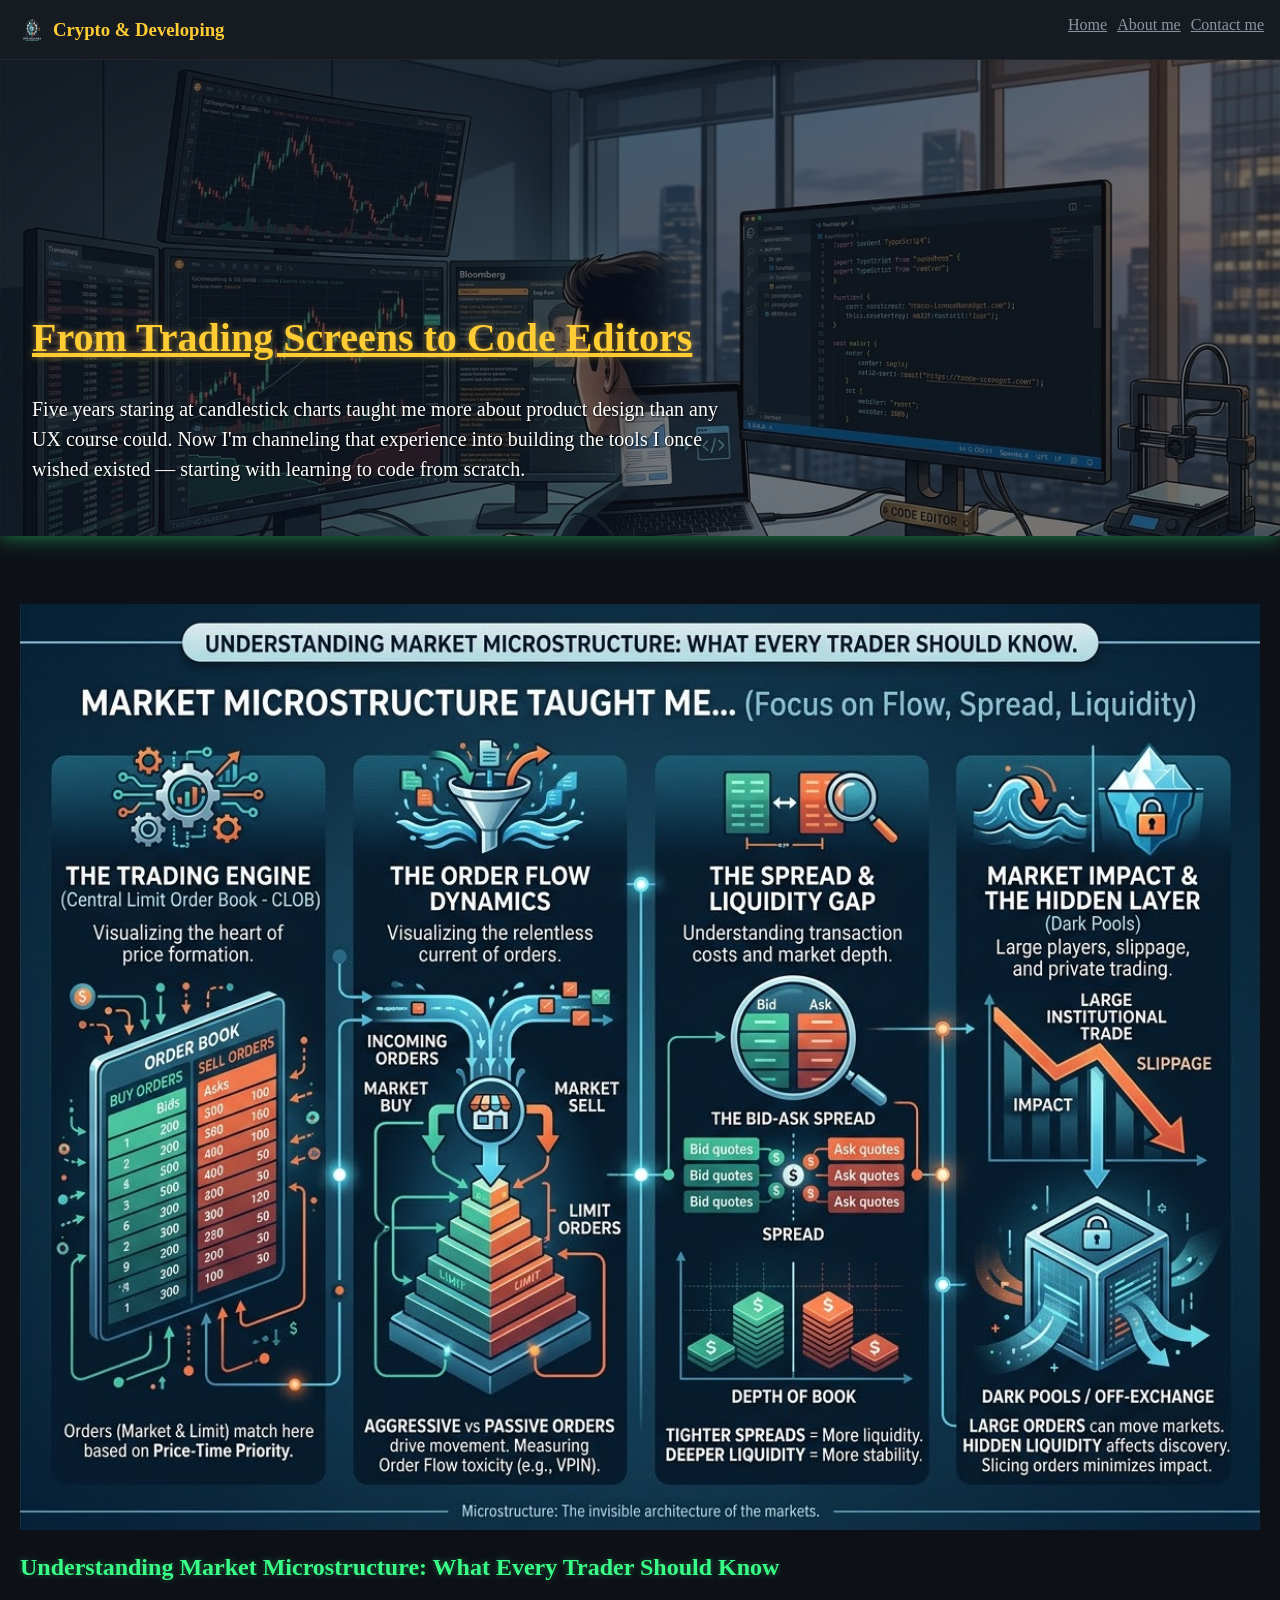
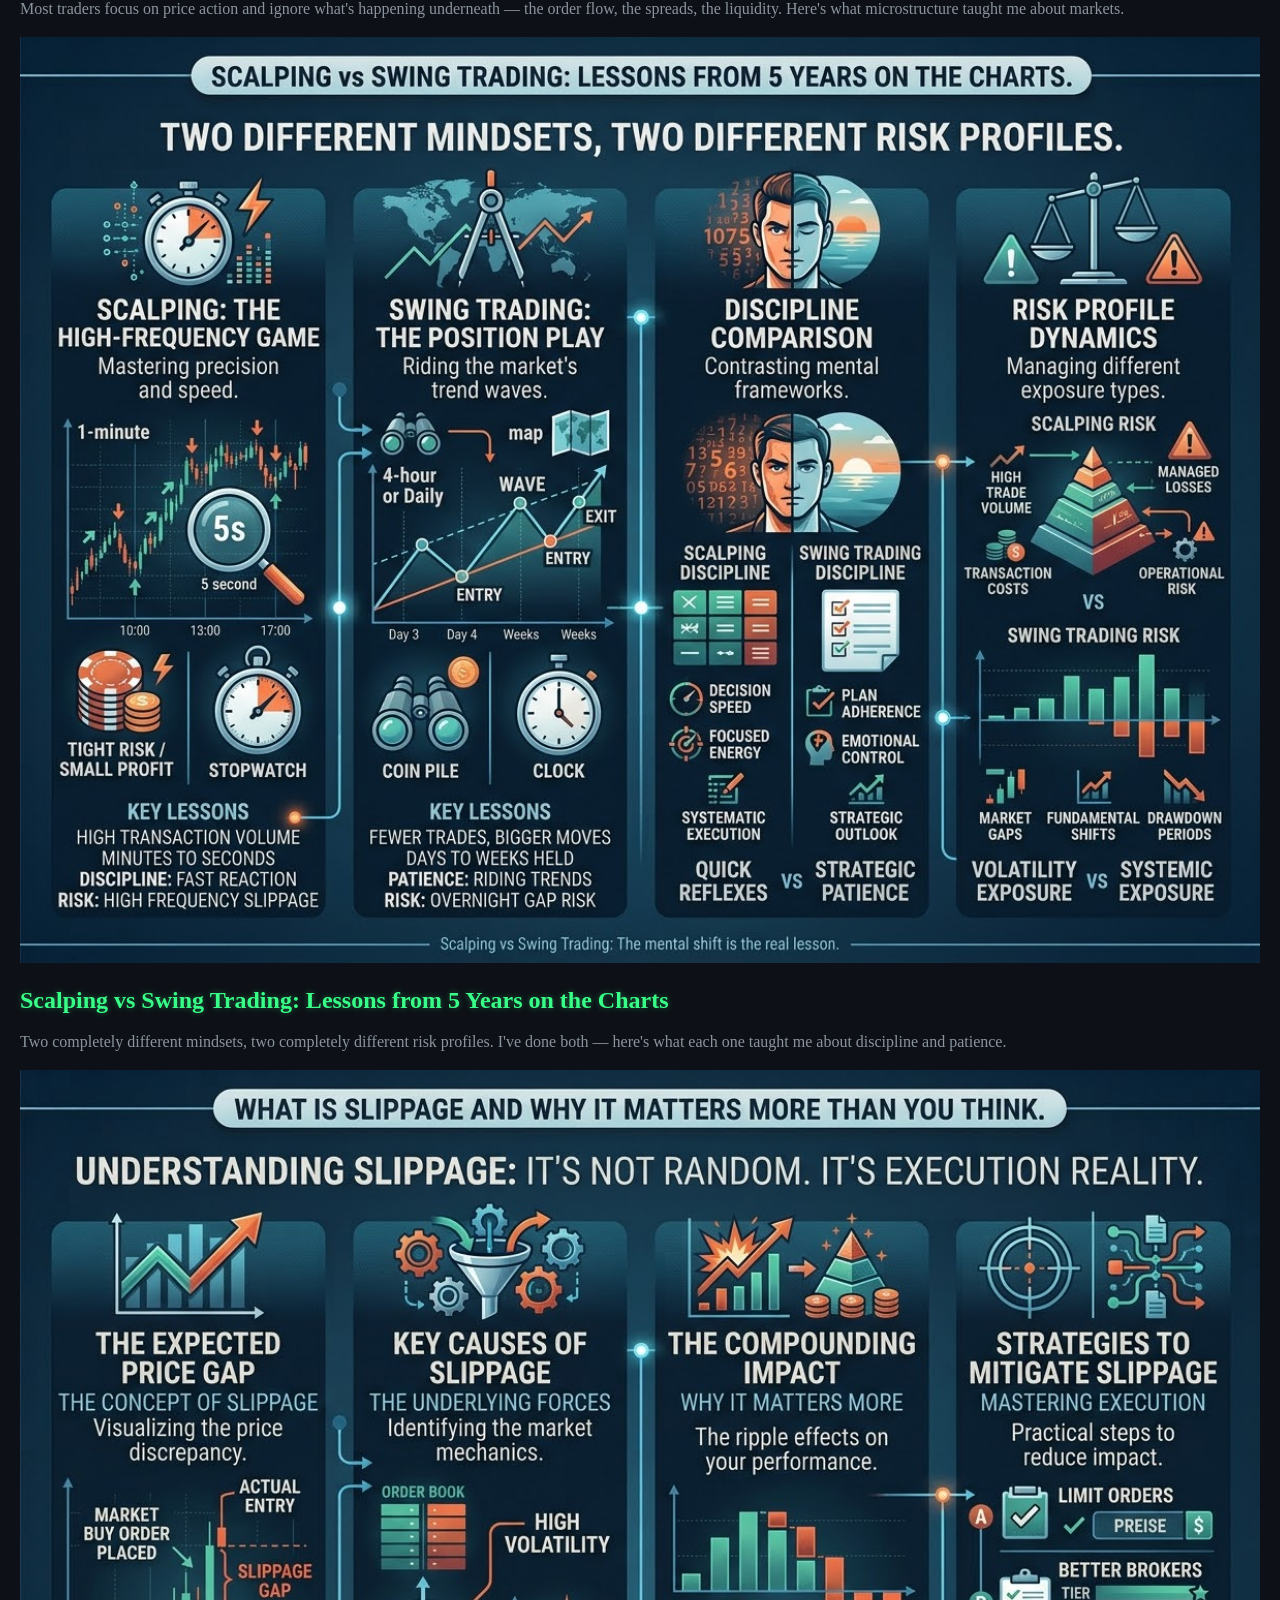
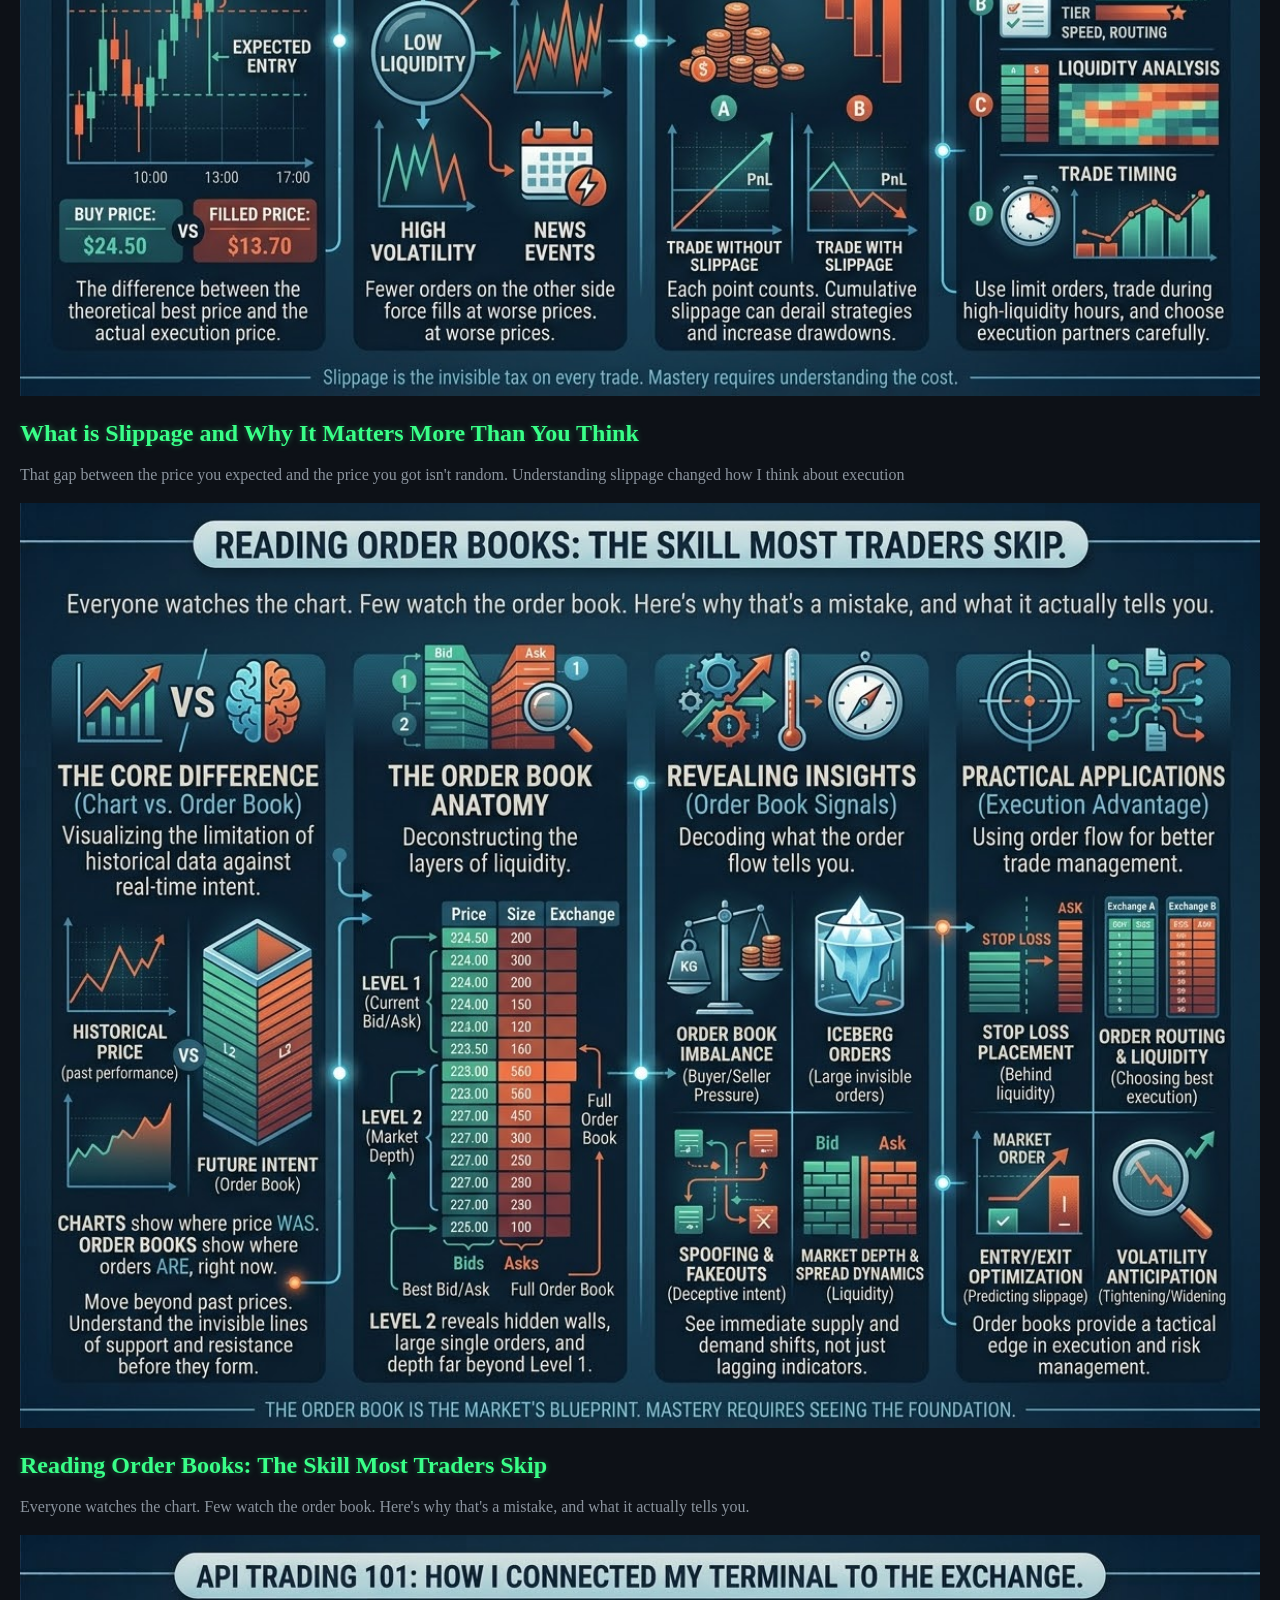
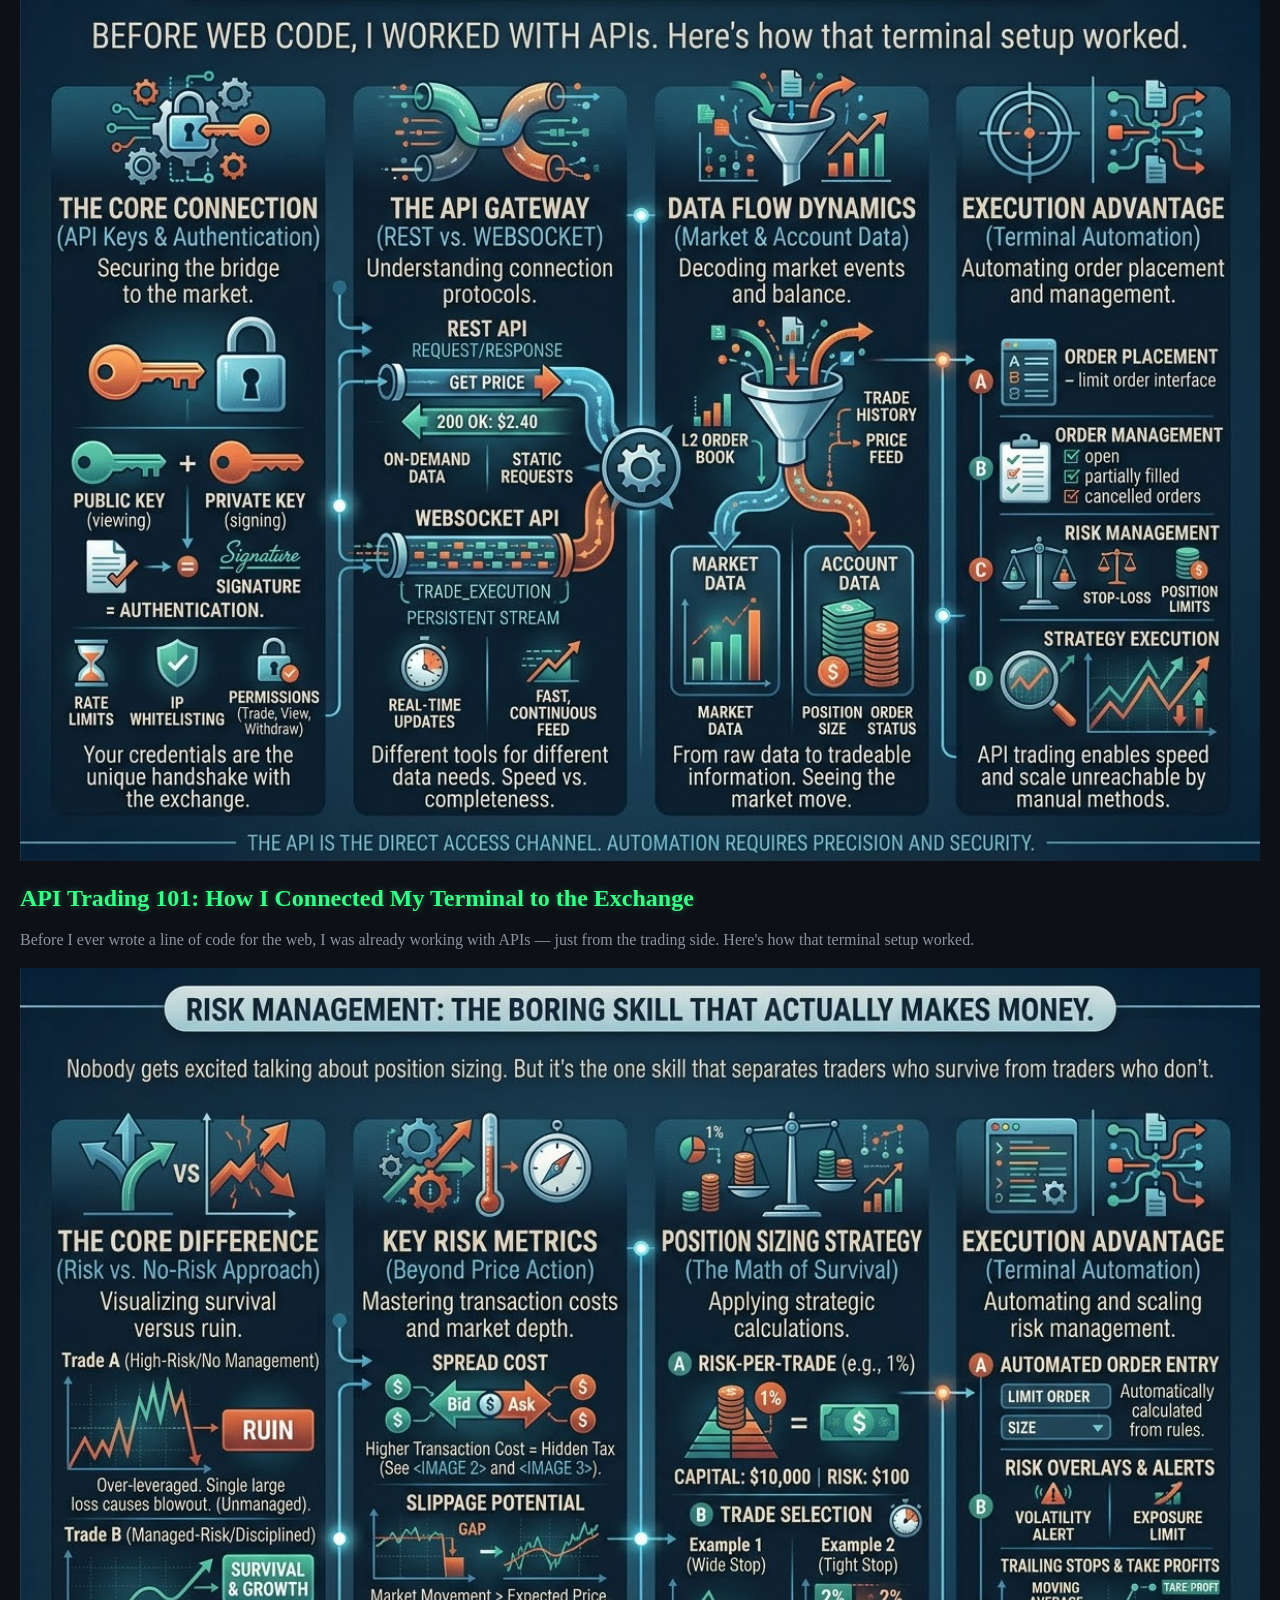
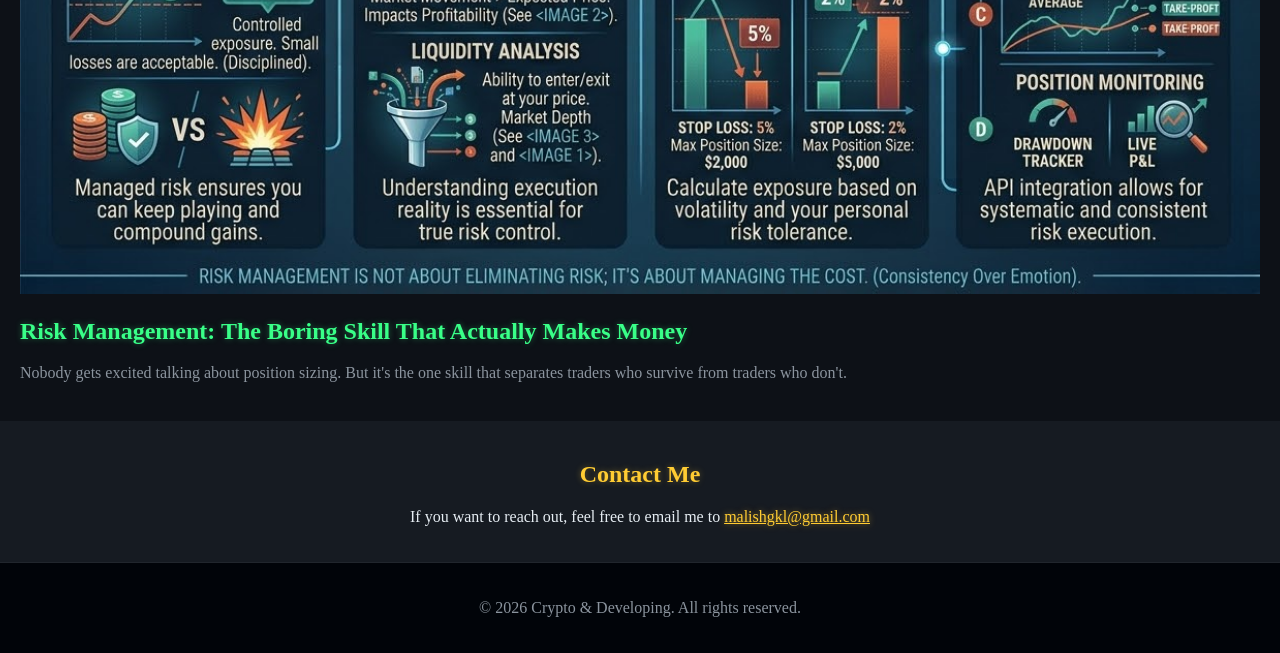
==== commit 04edacba: "add media query for header" ====
--- a/index.html
+++ b/index.html
@@ -73,7 +73,7 @@
     
     <section class="contact-me" id="contact">
         <h2>Contact Me</h2>
-        <p>If you want to reach out, feel free to email me <a href="mailto:malishgkl@gmail.com">here</a></p>
+        <p>If you want to reach out, feel free to email me to <a href="mailto:malishgkl@gmail.com">malishgkl@gmail.com</a></p>
     </section>
 </body>
 <footer>
--- a/style.css
+++ b/style.css
@@ -101,6 +101,8 @@
     display: flex;
     flex-direction: column;
     margin-top: 3.5rem;
+    margin-bottom: 1rem;
+    
 }
 
 .header-article {
@@ -109,6 +111,7 @@
     color: white;
     min-height: 18.312rem;
     position: relative;
+    box-shadow: 0 0 20px rgba(57, 255, 136, 0.5);
 }
 
 .header-content {
@@ -192,4 +195,26 @@
     background-color: var(--bg-footer);
     color: var(--text-secondary);
     border-top: 1px solid var(--border-subtle);
+}
+
+@media (min-width: 768px) {
+    .header-article {
+       min-height: 30rem;
+       margin-bottom: 2rem;
+
+    }
+
+    .header-content {
+        padding: 2rem;
+        max-width: 55%;
+    }
+
+    .header-content h1 {
+        font-size: 2.5rem;
+    }
+
+    .header-content p {
+        font-size: 1.25rem;
+        line-height: 1.5;
+    }
 }
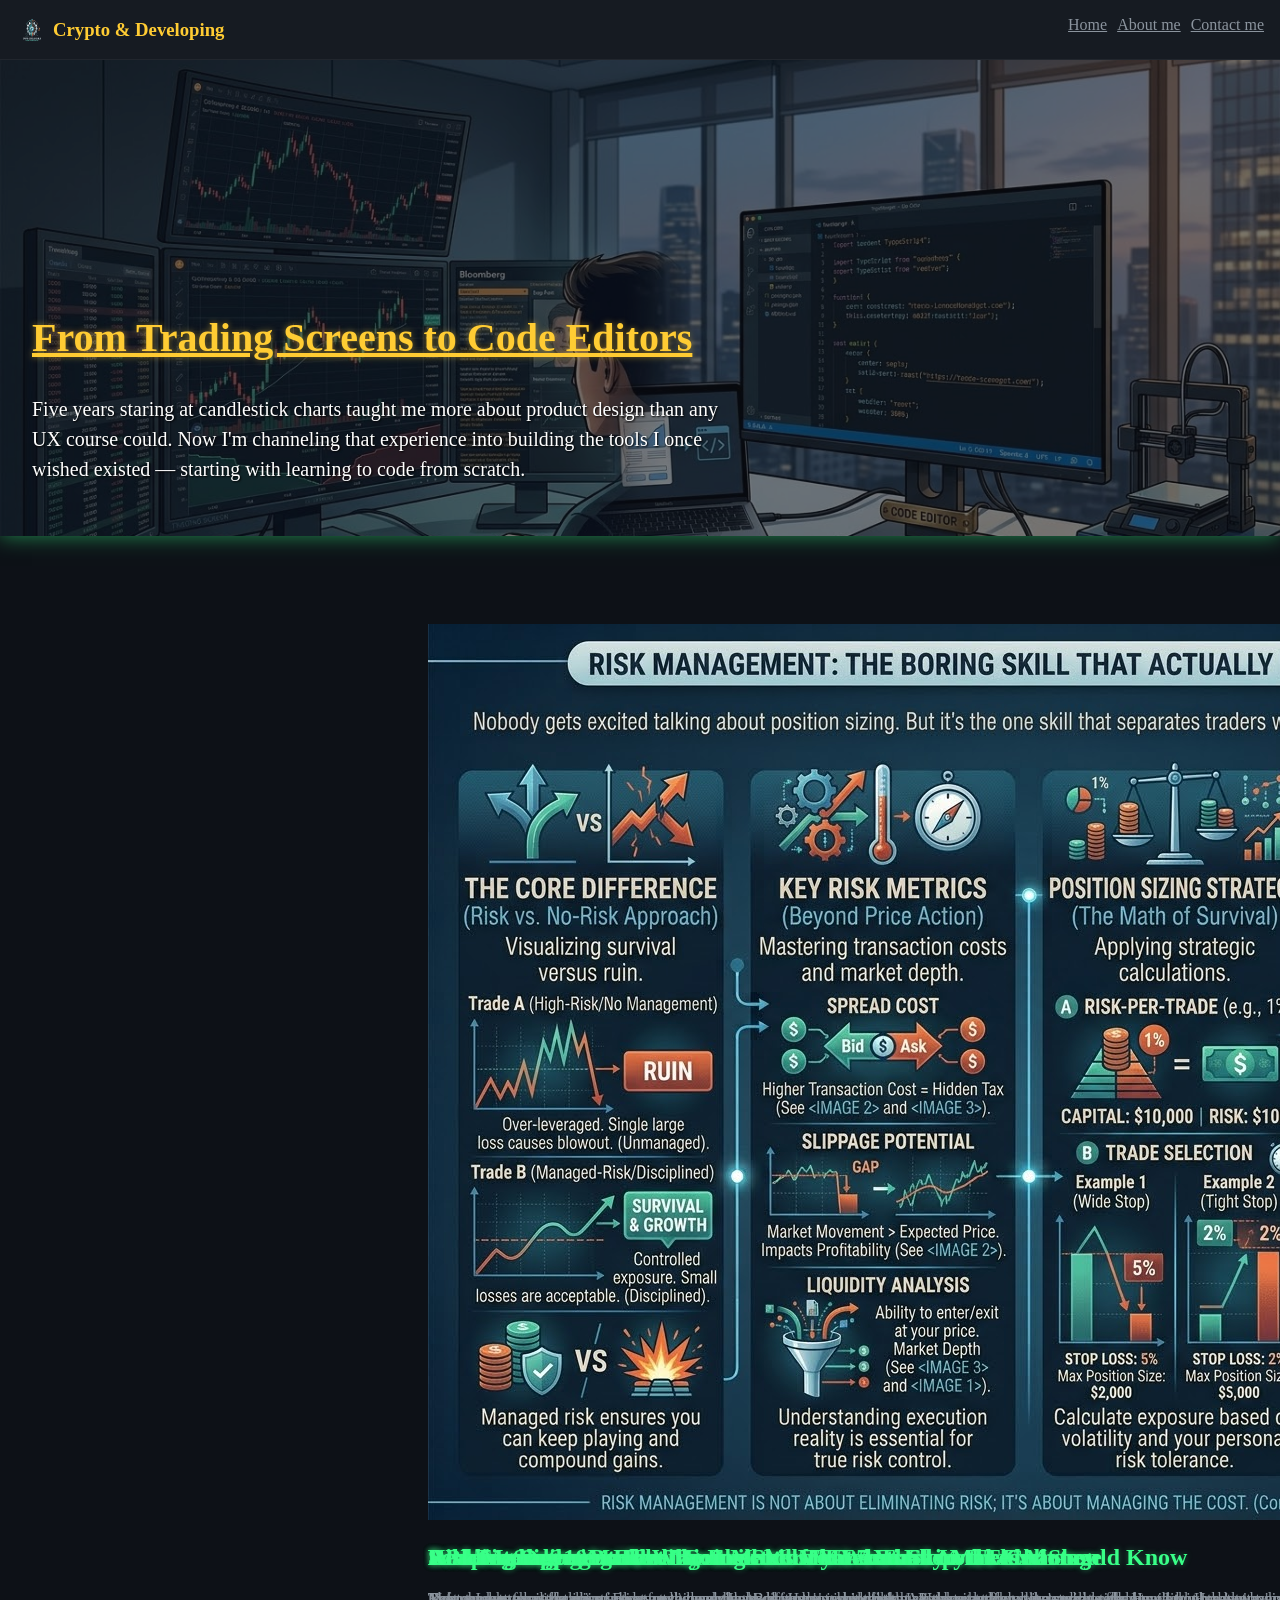
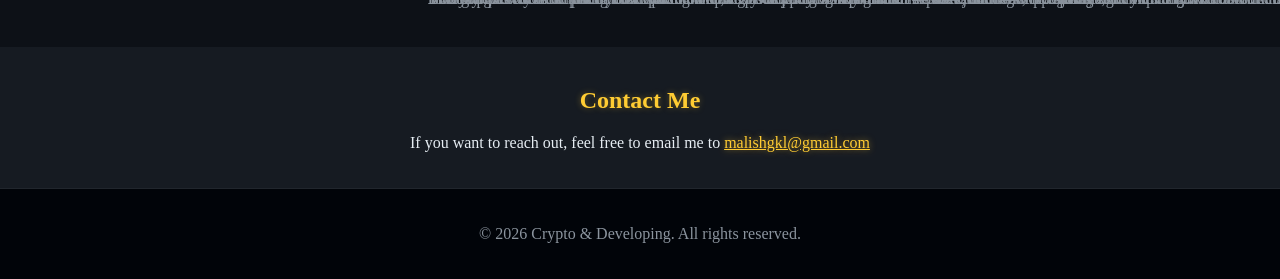
==== commit faf0bc61: "made about me and feauter pos" ====
--- a/index.html
+++ b/index.html
@@ -31,44 +31,42 @@
         </article>
     </header>
     <main class="articles-grid">
-        <section>
-            <article  class="blog-article">
+            <article  class="blog-article microstructure">
                 <img src="images/microstructure.png" alt="Article Image about crypto and developing">
                 <h3>Understanding Market Microstructure: What Every Trader Should Know</h3>
                 <p>Most traders focus on price action and ignore what's happening underneath — the order flow,
                      the spreads, the liquidity. Here's what microstructure taught me about markets.</p>
             </article>
-            <article class="blog-article">
+            <article class="blog-article scalping">
                 <img src="images/scalping-vs-swing.png" alt="scalping vs swing trading">
                 <h3>Scalping vs Swing Trading: Lessons from 5 Years on the Charts</h3>
                 <p>Two completely different mindsets, two completely different risk profiles. 
                     I've done both — here's what each one taught me about discipline and patience.</p>
             </article>
-            <article class="blog-article">
+            <article class="blog-article slippage">
                 <img src="images/slippage.png" alt="Slippage Image about crypto explaining slippage">
                 <h3>What is Slippage and Why It Matters More Than You Think</h3>
                 <p>That gap between the price you expected and the price you got isn't random. 
                     Understanding slippage changed how I think about execution</p>
             </article>
-            <article class="blog-article">
+            <article class="blog-article orderbook">
                 <img src="images/order-book.png" alt="Order Book Image,about crypto explaining order books">
                 <h3>Reading Order Books: The Skill Most Traders Skip</h3>
                 <p>Everyone watches the chart. Few watch the order book. 
                     Here's why that's a mistake, and what it actually tells you.</p>
             </article>
-            <article class="blog-article">
+            <article class="blog-article api">
                 <img src="images/api.png" alt="API Image about crypto explaining API">
                 <h3>API Trading 101: How I Connected My Terminal to the Exchange</h3>
                 <p>Before I ever wrote a line of code for the web, I was already working with APIs — just from the trading side. 
                     Here's how that terminal setup worked.</p>
             </article>
-            <article class="blog-article">
+            <article class="blog-article risk">
                 <img src="images/risk-management.png" alt="Risk Management Image about crypto explaining risk management">
                 <h3>Risk Management: The Boring Skill That Actually Makes Money</h3>
                 <p>Nobody gets excited talking about position sizing. 
                     But it's the one skill that separates traders who survive from traders who don't.</p>
-            </article>
-        </section>      
+            </article>    
     </main>
     
     <section class="contact-me" id="contact">
--- a/style.css
+++ b/style.css
@@ -139,8 +139,8 @@
 .articles-grid {
     display: grid;
     grid-template-columns: minmax(368px, 1fr);
-    gap: 20px;
-    padding: 20px;
+    gap: 1.25rem;
+    padding: 1.25rem;
 }
 
 .blog-article {
@@ -153,7 +153,7 @@
     flex-direction: column;
     align-items: center;
     text-align: center;
-    padding: 20px;
+    padding: 1.25rem;
     margin-top: 3.5rem;
 }
 
@@ -176,10 +176,30 @@
     text-shadow: 0 0 6px rgba(255, 204, 51, 0.35);
 }
 
+
+.about-me-text {
+    max-width: 600px;
+    text-align: center;
+}
+
+
+.featured-post {
+    text-align: left;
+    line-height: 1.5;
+    padding: 1.25rem;
+    margin-top: 2rem;
+}
+
+.featured-post p {
+    line-height: 1.5;
+    max-width: 50rem;
+}
+
+
 .contact-me {
     background-color: var(--bg-surface);
     text-align: center;
-    padding: 20px;
+    padding: 1.25rem;
 }
 
 .resent-articles {
@@ -191,7 +211,7 @@
 
 footer {
     text-align: center;
-    padding: 20px;
+    padding: 1.25rem;
     background-color: var(--bg-footer);
     color: var(--text-secondary);
     border-top: 1px solid var(--border-subtle);
@@ -217,4 +237,65 @@
         font-size: 1.25rem;
         line-height: 1.5;
     }
+
+    .about-me {
+        text-align: center;
+    }
+
+    .about-me p {
+        max-width:70%;
+    }
+
+    .about-me-header {
+        display: flex;
+        gap: 2rem;
+        justify-content: space-around;
+        align-items: center;
+        max-width: 70%;
+        margin-bottom: 1.5rem;
+    }
+
+    .about-me-header h3 {
+        text-align: left;
+    }
+
+    .about-me p{
+        max-width: 60%;
+    }
+
+    .
+
+ 
+    .articles-grid {
+        grid-template-columns: repeat(3, minmax(309px, 1fr));
+        padding: 2.5rem;
+        gap: 2.5rem;
+        grid-template-areas:
+        "micro scalp slipp" 
+        "order api risk";
+    }
+
+    .microstructure {
+        grid-area: micro;
+    }
+
+    .scalping {
+        grid-area: scalp;
+    }
+
+    .slippage {
+        grid-area: slipp;
+    }
+
+    .orderbook {
+        grid-area: order;
+    }
+
+    .api {
+        grid-area: api;
+    }
+
+    .risk {
+        grid-area: risk;
+    }
 }
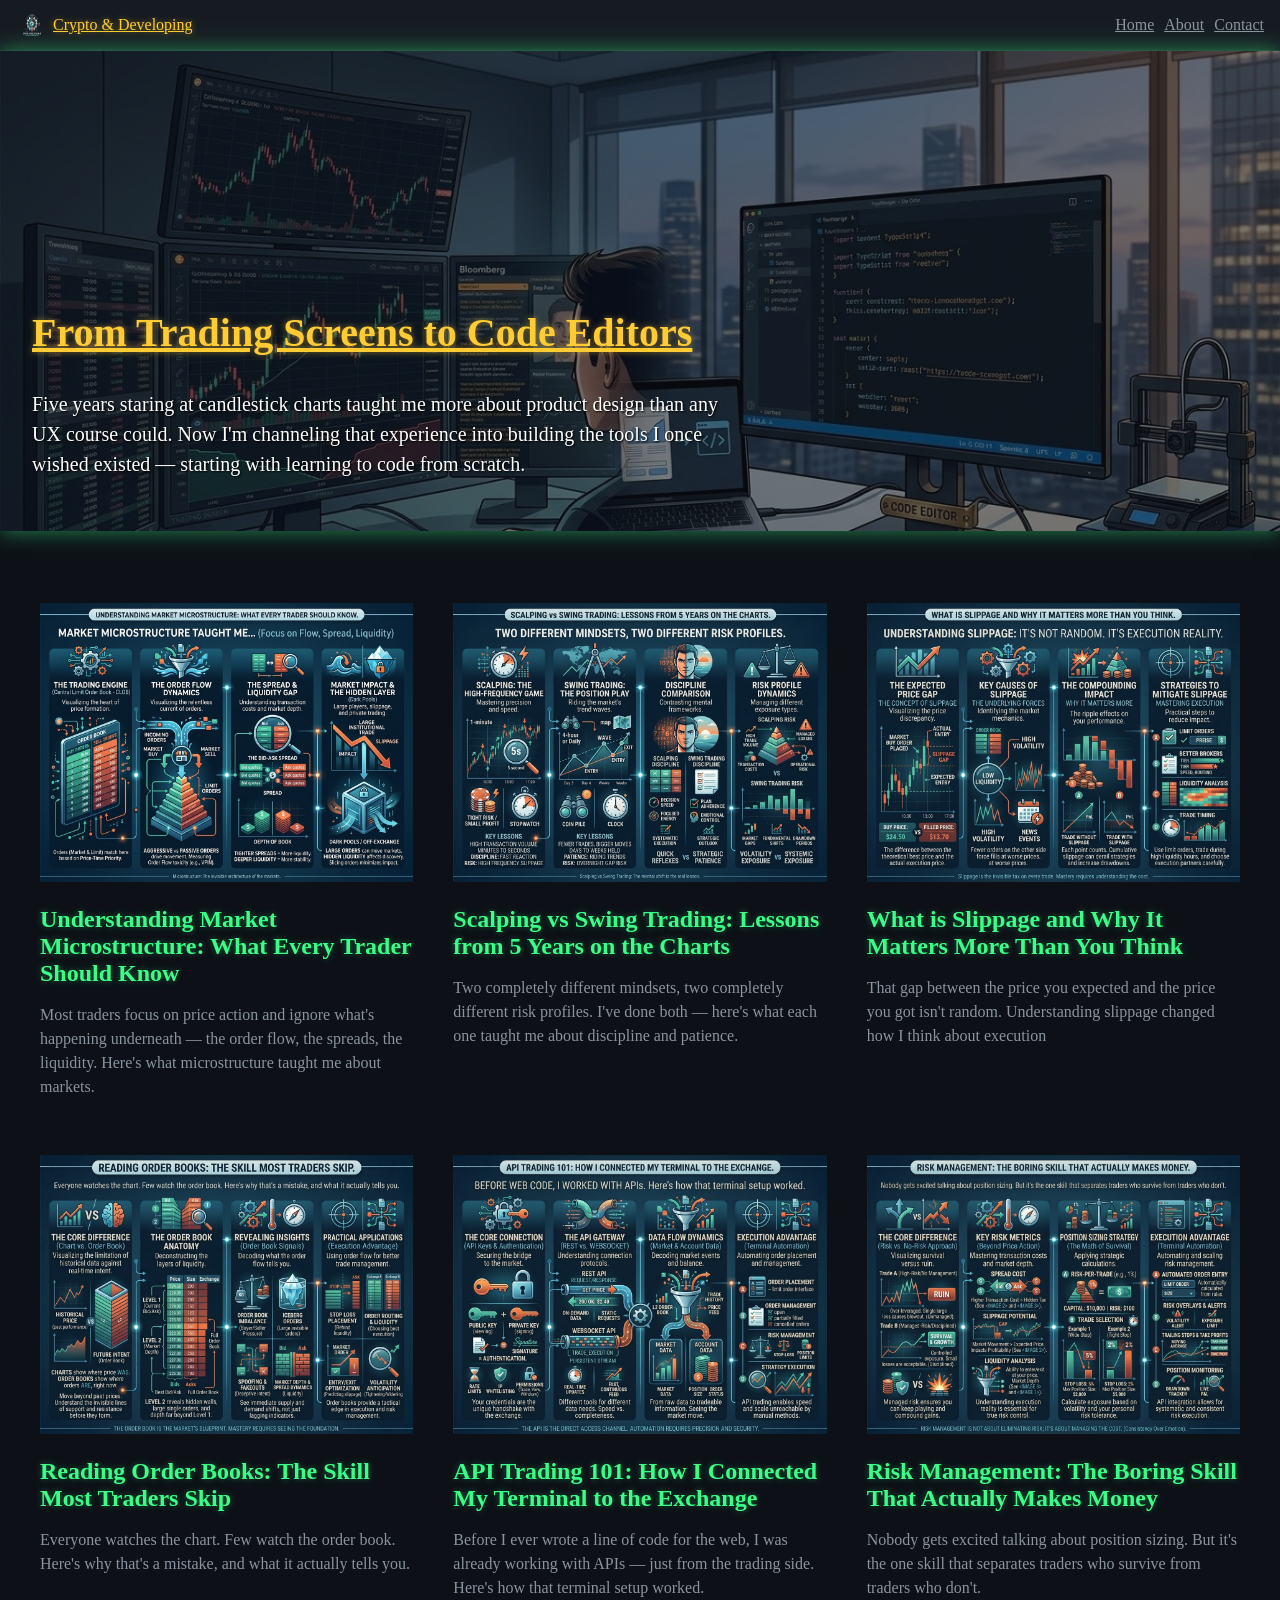
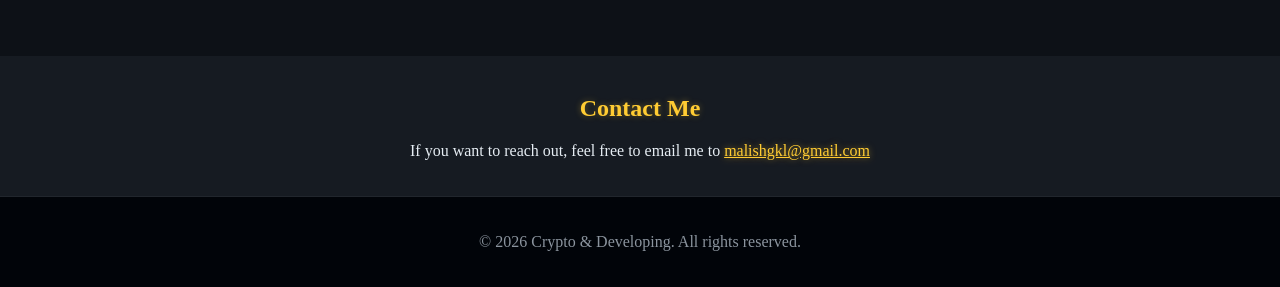
==== commit bfab477f: "fixed html h1 css" ====
--- a/index.html
+++ b/index.html
@@ -3,20 +3,20 @@
 <head>
     <meta charset="UTF-8">
     <meta name="viewport" content="width=device-width, initial-scale=1.0">
-    <title>Crypto & Developing</title>
+    <title>Crypto & Developing | A Trader's Journey into Fintech</title>
     <link rel="stylesheet" href="style.css">
 </head>
 <body>
     <nav class="navbar">
         <div class="nav-logo">
             <img class="logo-img" src="images/logo.png" alt="Logo">
-            <h3 class="logo-text">Crypto & Developing</h3>
+            <span class="logo-text"><a href="index.html">Crypto & Developing</a></span>
         </div>
         <div class="nav-section">
             <ul>
                 <li><a href="index.html">Home</a></li>
-                <li><a href="about-me.html">About me</a></li>
-                <li><a href="#contact">Contact me</a></li>
+                <li><a href="about-me.html">About</a></li>
+                <li><a href="#contact">Contact</a></li>
             </ul>
         </div>
     </nav>
@@ -73,7 +73,6 @@
         <h2>Contact Me</h2>
         <p>If you want to reach out, feel free to email me to <a href="mailto:malishgkl@gmail.com">malishgkl@gmail.com</a></p>
     </section>
-</body>
 <footer>
     <p>&copy; 2026 Crypto & Developing. All rights reserved.</p>
 </footer>
--- a/style.css
+++ b/style.css
@@ -16,6 +16,12 @@
     color: var(--text-primary);
 }
 
+img {
+    max-width: 100%;
+    height: auto;
+}
+
+
 a {
     color: var(--accent-gold);
     text-shadow: 0 0 6px rgba(255, 204, 51, 0.5);
@@ -48,11 +54,6 @@
 }
 
 .navbar {
-    position: fixed;
-    z-index: 1;
-    top: 0;
-    left: 0;
-    right: 0;
     display: flex;
     justify-content: space-between;
     padding-left: 1em;
@@ -100,9 +101,6 @@
 .header-container {
     display: flex;
     flex-direction: column;
-    margin-top: 3.5rem;
-    margin-bottom: 1rem;
-    
 }
 
 .header-article {
@@ -112,6 +110,7 @@
     min-height: 18.312rem;
     position: relative;
     box-shadow: 0 0 20px rgba(57, 255, 136, 0.5);
+    margin-bottom: 1.25rem;
 }
 
 .header-content {
@@ -138,7 +137,7 @@
 
 .articles-grid {
     display: grid;
-    grid-template-columns: minmax(368px, 1fr);
+    grid-template-columns: minmax(0, 1fr);
     gap: 1.25rem;
     padding: 1.25rem;
 }
@@ -154,11 +153,10 @@
     align-items: center;
     text-align: center;
     padding: 1.25rem;
-    margin-top: 3.5rem;
 }
 
 .about-me img {
-    width: 150px;
+    min-width: 150px;
     height: 150px;
     border-radius: 50%;
     box-shadow: 0 0 10px rgba(255, 204, 51, 0.5);
@@ -176,12 +174,19 @@
     text-shadow: 0 0 6px rgba(255, 204, 51, 0.35);
 }
 
+.about-me-name {
+    color: var(--accent-green);
+    text-shadow: 0 0 6px rgba(57, 255, 136, 0.35);
+}
 
 .about-me-text {
     max-width: 600px;
     text-align: center;
 }
 
+.about-me-header h1 {
+    font-size: 1.5rem;
+}
 
 .featured-post {
     text-align: left;
@@ -190,6 +195,12 @@
     margin-top: 2rem;
 }
 
+.featured-post h1 {
+    font-size: 2rem;
+    margin-bottom: 0.5rem;
+    color: var(--accent-green);
+    text-shadow: 0 0 6px rgba(57, 255, 136, 0.35);
+}
 .featured-post p {
     line-height: 1.5;
     max-width: 50rem;
@@ -221,7 +232,6 @@
     .header-article {
        min-height: 30rem;
        margin-bottom: 2rem;
-
     }
 
     .header-content {
@@ -258,16 +268,9 @@
     .about-me-header h3 {
         text-align: left;
     }
-
-    .about-me p{
-        max-width: 60%;
-    }
-
-    .
-
  
     .articles-grid {
-        grid-template-columns: repeat(3, minmax(309px, 1fr));
+        grid-template-columns: repeat(3, minmax(0, 1fr));
         padding: 2.5rem;
         gap: 2.5rem;
         grid-template-areas:
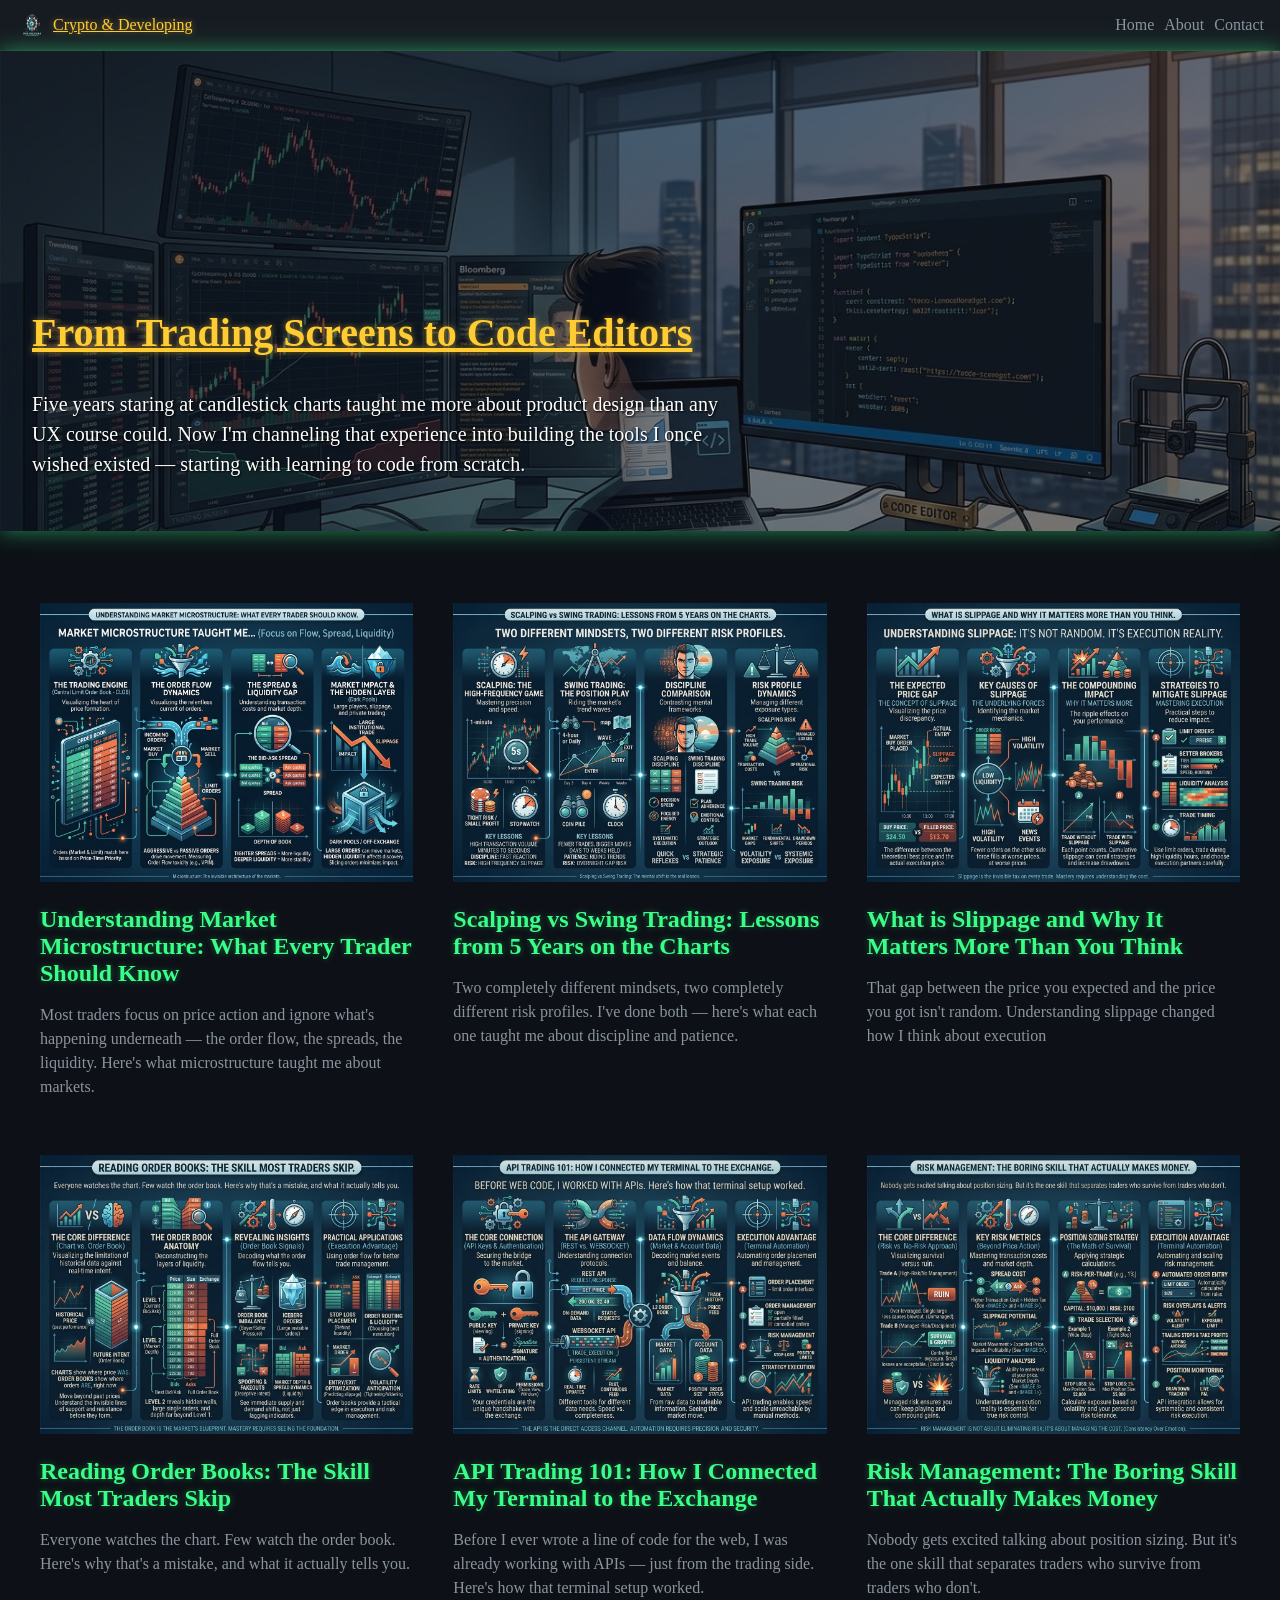
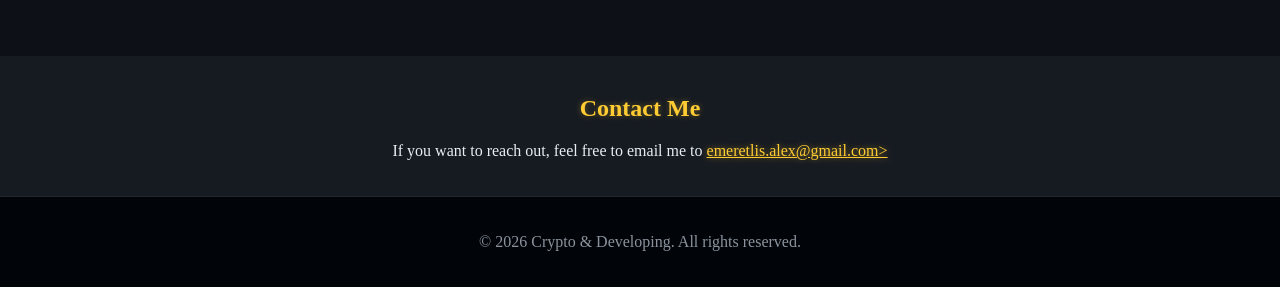
==== commit 3580e83b: "Update index.html email" ====
--- a/index.html
+++ b/index.html
@@ -71,7 +71,7 @@
     
     <section class="contact-me" id="contact">
         <h2>Contact Me</h2>
-        <p>If you want to reach out, feel free to email me to <a href="mailto:malishgkl@gmail.com">malishgkl@gmail.com</a></p>
+        <p>If you want to reach out, feel free to email me to <a href="mailto:emeretlis.alex@gmail.com">emeretlis.alex@gmail.com></a></p>
     </section>
 <footer>
     <p>&copy; 2026 Crypto & Developing. All rights reserved.</p>
--- a/style.css
+++ b/style.css
@@ -69,6 +69,7 @@
 .nav-section li a {
     color: var(--text-secondary);
     text-shadow: none;
+    text-decoration: none;
 }
 
 .nav-section li a:hover {
@@ -89,7 +90,6 @@
 }
 .nav-section li {
     list-style: none;
-    text-decoration: none;
 }
 
 .logo-img {
@@ -179,10 +179,6 @@
     text-shadow: 0 0 6px rgba(57, 255, 136, 0.35);
 }
 
-.about-me-text {
-    max-width: 600px;
-    text-align: center;
-}
 
 .about-me-header h1 {
     font-size: 1.5rem;
@@ -265,9 +261,6 @@
         margin-bottom: 1.5rem;
     }
 
-    .about-me-header h3 {
-        text-align: left;
-    }
  
     .articles-grid {
         grid-template-columns: repeat(3, minmax(0, 1fr));
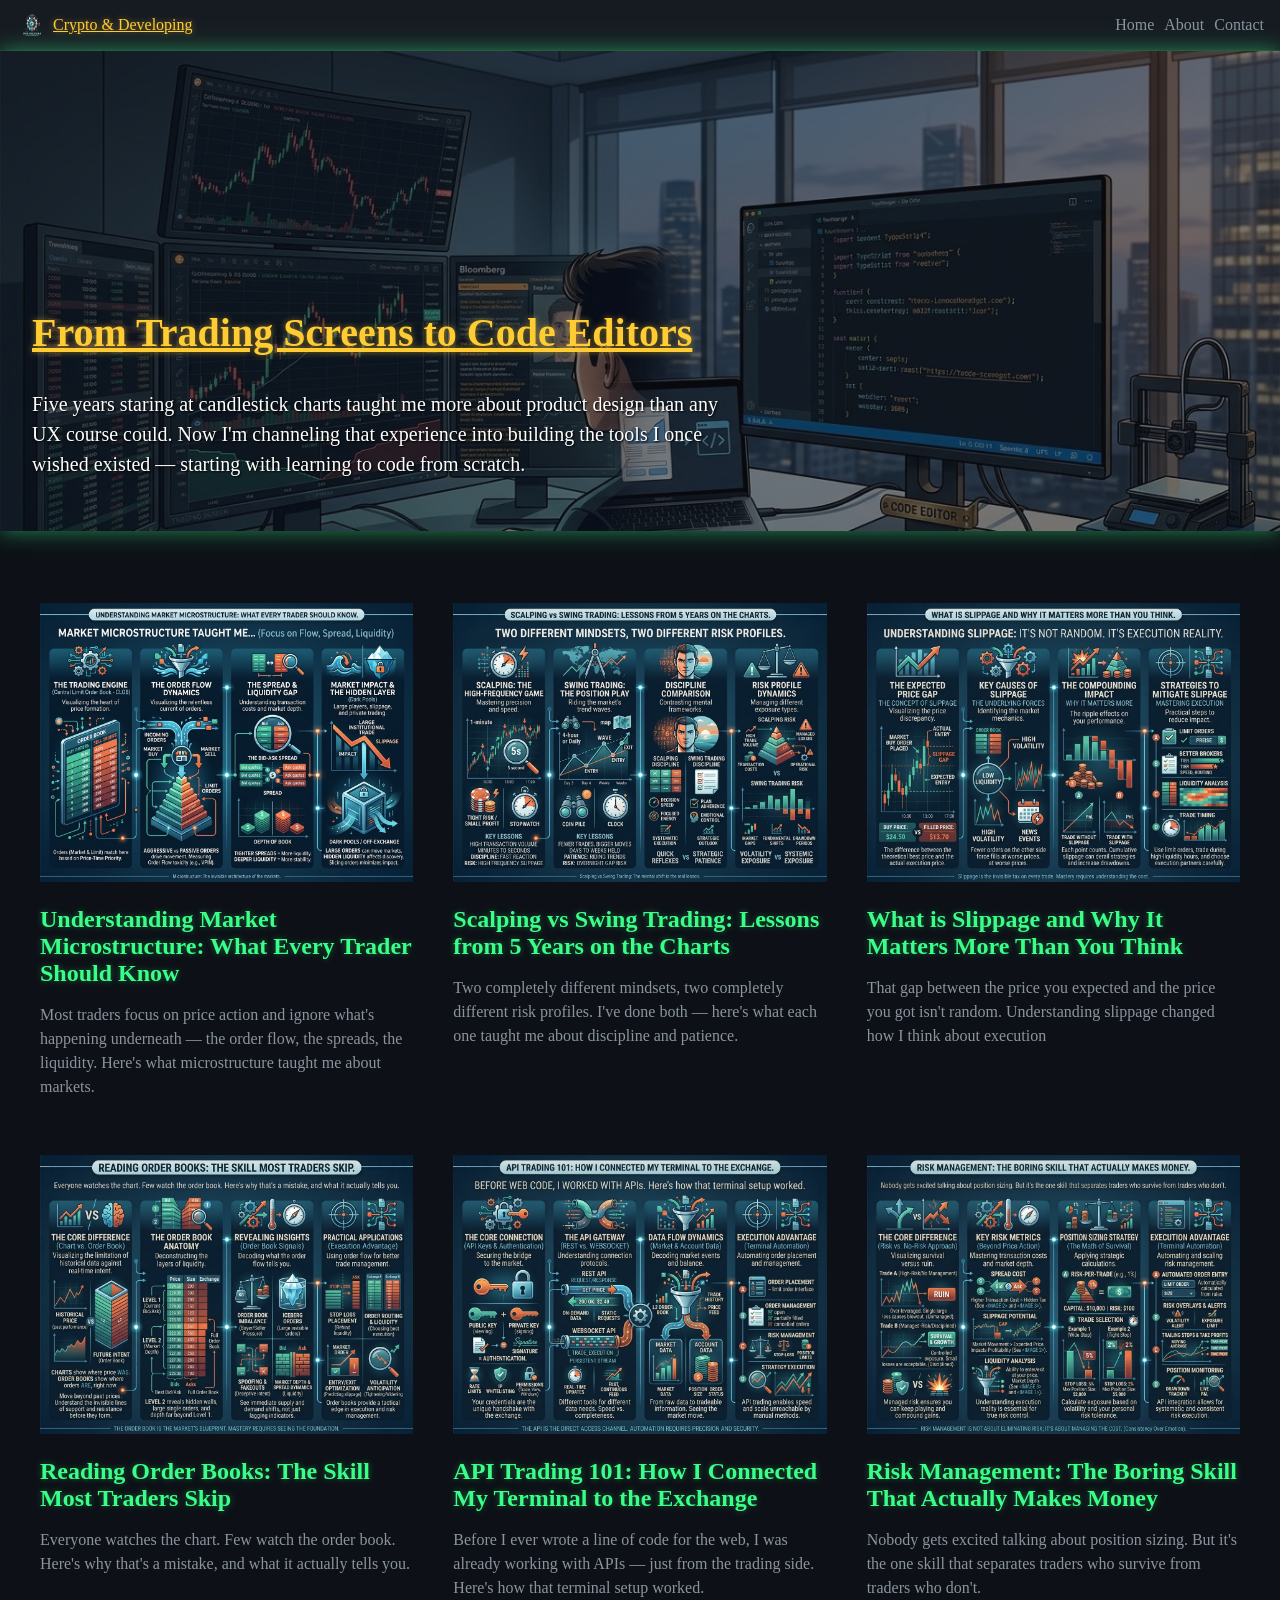
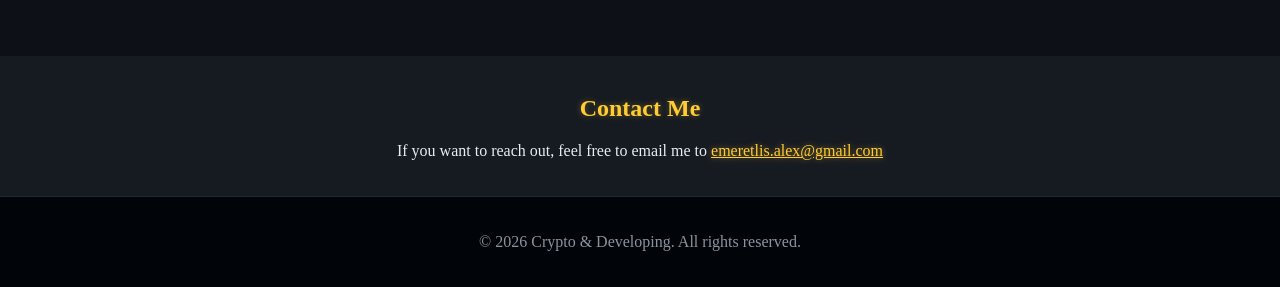
==== commit 55dcb112: "Update index.html" ====
--- a/index.html
+++ b/index.html
@@ -71,7 +71,7 @@
     
     <section class="contact-me" id="contact">
         <h2>Contact Me</h2>
-        <p>If you want to reach out, feel free to email me to <a href="mailto:emeretlis.alex@gmail.com">emeretlis.alex@gmail.com></a></p>
+        <p>If you want to reach out, feel free to email me to <a href="mailto:emeretlis.alex@gmail.com">emeretlis.alex@gmail.com</a></p>
     </section>
 <footer>
     <p>&copy; 2026 Crypto & Developing. All rights reserved.</p>
